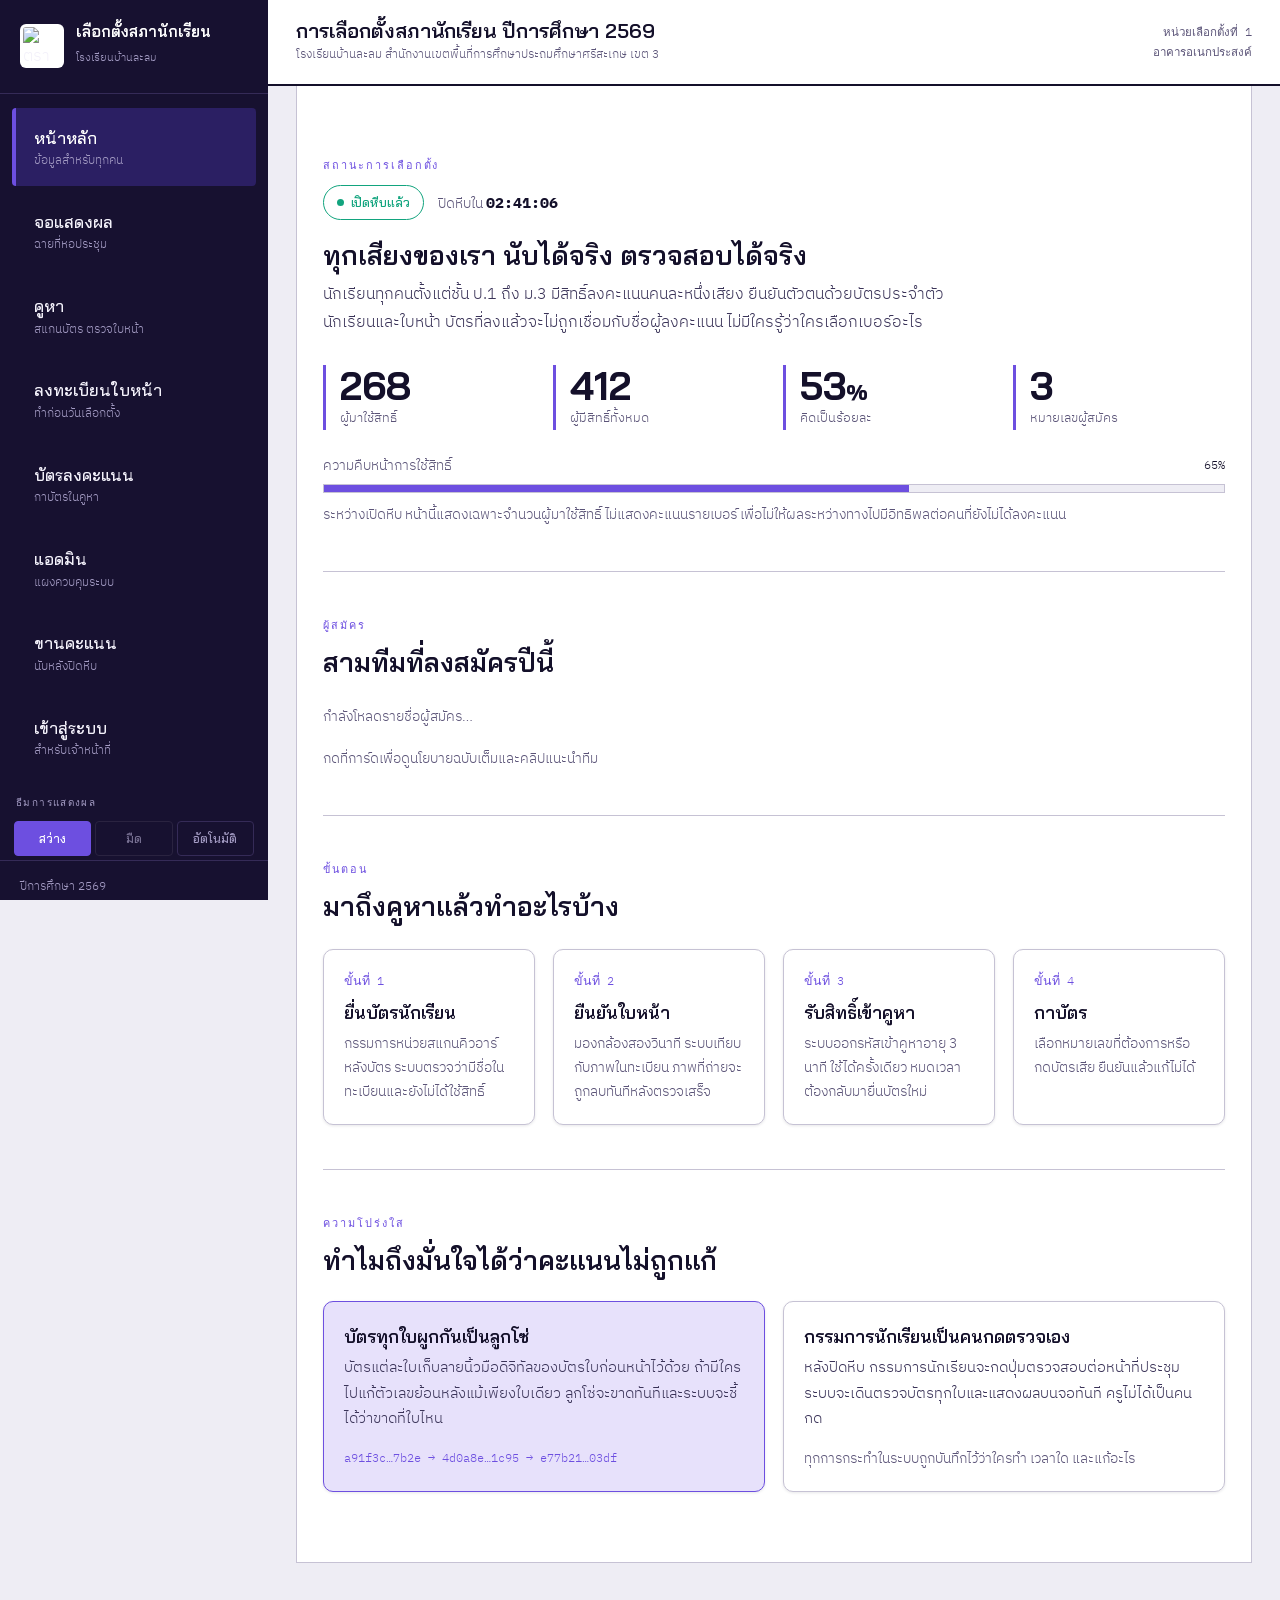
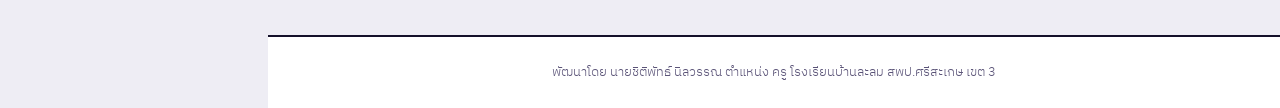
==== index.html @ 5391644b "Update candidate loading message and voting steps Added loading message for candidates and updated v" ====
<!DOCTYPE html>
<html lang="th">
<head>
<meta charset="UTF-8">
<meta name="viewport" content="width=device-width, initial-scale=1">
<title>เลือกตั้งสภานักเรียน — โรงเรียนบ้านละลม</title>
<link rel="stylesheet" href="election.css">
</head>
<body data-page="index.html" data-title="การเลือกตั้งสภานักเรียน ปีการศึกษา 2569" data-sub="โรงเรียนบ้านละลม สำนักงานเขตพื้นที่การศึกษาประถมศึกษาศรีสะเกษ เขต 3" data-doc="หน่วยเลือกตั้งที่ 1<br>อาคารอเนกประสงค์">

<div class="app">
  <aside class="side" id="side"></aside>
  <main class="main">
  <div id="top"></div>
<div class="wrap">
<div class="sheet">

  <section class="reveal">
    <span class="eyebrow">สถานะการเลือกตั้ง</span>
    <div style="display:flex;flex-wrap:wrap;align-items:center;gap:14px;margin-bottom:18px">
      <span class="pill open"><span class="dot"></span> เปิดหีบแล้ว</span>
      <span class="muted">ปิดหีบใน <b class="mono" id="cd" style="font-size:.95rem;color:var(--ink)">--:--:--</b></span>
    </div>

    <h2>ทุกเสียงของเรา นับได้จริง ตรวจสอบได้จริง</h2>
    <p class="lead">นักเรียนทุกคนตั้งแต่ชั้น ป.1 ถึง ม.3 มีสิทธิ์ลงคะแนนคนละหนึ่งเสียง ยืนยันตัวตนด้วยบัตรประจำตัวนักเรียนและใบหน้า บัตรที่ลงแล้วจะไม่ถูกเชื่อมกับชื่อผู้ลงคะแนน ไม่มีใครรู้ว่าใครเลือกเบอร์อะไร</p>

    <div class="grid g4" style="margin-top:28px" id="stats">
      <div class="stat reveal"><div class="num" id="s1">0</div><div class="lbl">ผู้มาใช้สิทธิ์</div></div>
      <div class="stat reveal"><div class="num" id="s2">0</div><div class="lbl">ผู้มีสิทธิ์ทั้งหมด</div></div>
      <div class="stat reveal"><div class="num" id="s3">0<span style="font-size:1.3rem">%</span></div><div class="lbl">คิดเป็นร้อยละ</div></div>
      <div class="stat reveal"><div class="num" id="s4">0</div><div class="lbl">หมายเลขผู้สมัคร</div></div>
    </div>

    <div style="margin-top:24px">
      <div style="display:flex;justify-content:space-between;font-size:.8rem;margin-bottom:6px">
        <span class="muted">ความคืบหน้าการใช้สิทธิ์</span>
        <span class="mono" id="pct">0%</span>
      </div>
      <div class="bar"><i id="bar" style="width:0"></i></div>
      <p class="muted" style="margin-top:10px">ระหว่างเปิดหีบ หน้านี้แสดงเฉพาะจำนวนผู้มาใช้สิทธิ์ ไม่แสดงคะแนนรายเบอร์ เพื่อไม่ให้ผลระหว่างทางไปมีอิทธิพลต่อคนที่ยังไม่ได้ลงคะแนน</p>
    </div>
  </section>

  <section>
    <span class="eyebrow reveal">ผู้สมัคร</span>
    <h2 class="reveal">สามทีมที่ลงสมัครปีนี้</h2>
    <div class="grid g3" style="margin-top:24px" id="cands">
      <p class="muted" id="candsLoading">กำลังโหลดรายชื่อผู้สมัคร…</p>
    </div>
    <p class="muted reveal" style="margin-top:18px">กดที่การ์ดเพื่อดูนโยบายฉบับเต็มและคลิปแนะนำทีม</p>
  </section>

  <section>
    <span class="eyebrow reveal">ขั้นตอน</span>
    <h2 class="reveal">มาถึงคูหาแล้วทำอะไรบ้าง</h2>
    <div class="grid g4" style="margin-top:24px" id="steps">
      <div class="card reveal"><div class="mono" style="color:var(--violet)">ขั้นที่ 1</div><h3 style="margin-top:6px">ยื่นบัตรนักเรียน</h3><p class="muted">กรรมการหน่วยสแกนคิวอาร์หลังบัตร ระบบตรวจว่ามีชื่อในทะเบียนและยังไม่ได้ใช้สิทธิ์</p></div>
      <div class="card reveal"><div class="mono" style="color:var(--violet)">ขั้นที่ 2</div><h3 style="margin-top:6px">ยืนยันใบหน้า</h3><p class="muted">มองกล้องสองวินาที ระบบเทียบกับภาพในทะเบียน ภาพที่ถ่ายจะถูกลบทันทีหลังตรวจเสร็จ</p></div>
      <div class="card reveal"><div class="mono" style="color:var(--violet)">ขั้นที่ 3</div><h3 style="margin-top:6px">รับสิทธิ์เข้าคูหา</h3><p class="muted">ระบบออกรหัสเข้าคูหาอายุ 3 นาที ใช้ได้ครั้งเดียว หมดเวลาต้องกลับมายื่นบัตรใหม่</p></div>
      <div class="card reveal"><div class="mono" style="color:var(--violet)">ขั้นที่ 4</div><h3 style="margin-top:6px">กาบัตร</h3><p class="muted">เลือกหมายเลขที่ต้องการหรือกดบัตรเสีย ยืนยันแล้วแก้ไม่ได้</p></div>
    </div>
  </section>

  <section>
    <span class="eyebrow reveal">ความโปร่งใส</span>
    <h2 class="reveal">ทำไมถึงมั่นใจได้ว่าคะแนนไม่ถูกแก้</h2>
    <div class="grid g2" style="margin-top:22px">
      <div class="card tint reveal">
        <h3>บัตรทุกใบผูกกันเป็นลูกโซ่</h3>
        <p class="lead" style="font-size:.92rem">บัตรแต่ละใบเก็บลายนิ้วมือดิจิทัลของบัตรใบก่อนหน้าไว้ด้วย ถ้ามีใครไปแก้ตัวเลขย้อนหลังแม้เพียงใบเดียว ลูกโซ่จะขาดทันทีและระบบจะชี้ได้ว่าขาดที่ใบไหน</p>
        <p class="mono" style="margin-top:14px;color:var(--violet)">a91f3c…7b2e → 4d0a8e…1c95 → e77b21…03df</p>
      </div>
      <div class="card reveal">
        <h3>กรรมการนักเรียนเป็นคนกดตรวจเอง</h3>
        <p class="lead" style="font-size:.92rem">หลังปิดหีบ กรรมการนักเรียนจะกดปุ่มตรวจสอบต่อหน้าที่ประชุม ระบบจะเดินตรวจบัตรทุกใบและแสดงผลบนจอทันที ครูไม่ได้เป็นคนกด</p>
        <p class="muted" style="margin-top:14px">ทุกการกระทำในระบบถูกบันทึกไว้ว่าใครทำ เวลาใด และแก้อะไร</p>
      </div>
    </div>
  </section>

</div>
</div>

<div class="foot">
  พัฒนาโดย นายชิติพัทธ์ นิลวรรณ ตำแหน่ง ครู โรงเรียนบ้านละลม สพป.ศรีสะเกษ เขต 3
</div>

  </main>
</div>

<script src="https://cdn.jsdelivr.net/npm/sweetalert2@11/dist/sweetalert2.all.min.js"></script>
<script src="config.js"></script>
<script src="election.js"></script>
<script>
stagger('#stats .reveal', 110);
stagger('#cands .reveal', 130);
stagger('#steps .reveal', 100);

var VOTED = 268, TOTAL = 412;

var fired = false;
function fillStats() {
  if (fired) { return; }
  fired = true;
  countUp(document.getElementById('s1'), VOTED);
  countUp(document.getElementById('s2'), TOTAL);
  countUp(document.getElementById('s4'), 3);

  var pct = Math.round(VOTED / TOTAL * 100);
  var el = document.getElementById('s3');
  var n = 0;
  var t = setInterval(function () {
    n += 1;
    if (n >= pct) { n = pct; clearInterval(t); }
    el.innerHTML = n + '<span style="font-size:1.3rem">%</span>';
  }, 18);

  document.getElementById('bar').style.width = pct + '%';
  document.getElementById('pct').textContent = pct + '%';
}

setTimeout(fillStats, 450);

/* นับถอยหลังปิดหีบ — ของจริงต้องอ่านเวลาจากฝั่งเซิร์ฟเวอร์เท่านั้น */
var end = new Date().getTime() + (2 * 3600 + 41 * 60 + 8) * 1000;
setInterval(function () {
  var d = Math.max(0, end - new Date().getTime());
  var s = Math.floor(d / 1000);
  document.getElementById('cd').textContent =
    pad(Math.floor(s / 3600)) + ':' + pad(Math.floor(s % 3600 / 60)) + ':' + pad(s % 60);
}, 1000);

/* ---- โหลดผู้สมัครจริงพร้อมรูปโปสเตอร์ ---- */
function esc(s) {
  return String(s == null ? '' : s).replace(/&/g, '&amp;').replace(/</g, '&lt;').replace(/>/g, '&gt;').replace(/"/g, '&quot;');
}

var CAND = [];
function loadCands() {
  API.call('listCandidates', {}, function (data) {
    CAND = (data && data.candidates) ? data.candidates : [];
    var box = document.getElementById('cands');
    if (!CAND.length) { box.innerHTML = '<p class="muted">ยังไม่มีผู้สมัคร</p>'; return; }

    var html = '';
    for (var i = 0; i < CAND.length; i++) {
      var c = CAND[i];
      var poster = c.photoUrl
        ? '<div class="cand-poster"><img src="' + esc(c.photoUrl) + '" alt="โปสเตอร์เบอร์ ' + esc(c.no) + '" loading="lazy"><span class="cand-badge">' + esc(c.no) + '</span></div>'
        : '<div class="cand-poster empty"><span class="cand-badge">' + esc(c.no) + '</span><span class="no-img">หมายเลข ' + esc(c.no) + '</span></div>';
      html += '<div class="card cand-card reveal" data-i="' + i + '" style="cursor:pointer">' + poster +
        '<div class="cand-body"><h3>' + esc(c.party) + '</h3>' +
        '<div class="muted">หัวหน้าทีม ' + esc(c.leader) + ' ' + esc(c.leaderRoom) + '</div></div></div>';
    }
    box.innerHTML = html;

    countUp(document.getElementById('s4'), CAND.length);
    stagger('#cands .reveal', 120);
    initReveal();

    var cards = box.querySelectorAll('.cand-card');
    for (var k = 0; k < cards.length; k++) {
      cards[k].onclick = function () { showCand(CAND[parseInt(this.getAttribute('data-i'), 10)]); };
    }
  }, function () {
    document.getElementById('cands').innerHTML = '<p class="muted">โหลดรายชื่อผู้สมัครไม่ได้ ลองรีเฟรชหน้าอีกครั้ง</p>';
  });
}

function showCand(c) {
  var img = c.photoUrl ? '<img src="' + esc(c.photoUrl) + '" style="width:100%;max-width:280px;border-radius:10px;margin:0 auto 14px;display:block">' : '';
  var clip = c.clipUrl ? '<br><a href="' + esc(c.clipUrl) + '" target="_blank" rel="noopener">ดูคลิปแนะนำทีม</a>' : '';
  Swal.fire({
    title: 'หมายเลข ' + esc(c.no) + ' — ' + esc(c.party),
    html: img + '<p style="text-align:left"><b>หัวหน้าทีม:</b> ' + esc(c.leader) + ' ' + esc(c.leaderRoom) +
          '<br><b>สมาชิก:</b> ' + esc(c.members) + '<br><br>' + esc(c.policy) + '</p>' + clip,
    confirmButtonText: 'ปิด'
  });
}

loadCands();
</script>
</body>
</html>
---- election.css ----
@import url('https://fonts.googleapis.com/css2?family=Bai+Jamjuree:wght@400;500;600;700&family=IBM+Plex+Mono:wght@400;500&family=IBM+Plex+Sans+Thai:wght@300;400;500;600&display=swap');

/* ===== ระบบธีม เปลี่ยนที่ data-theme บน <html> =====
   ค่าคงที่ข้ามธีม */
:root {
  --violet: #6D4FE0;
  --violet-ink: #FFFFFF;
  --stamp: #E23A5C;
  --verify: #12A47E;
  --amber: #C88A1E;
  --side-w: 268px;
}

/* ---- ธีมสว่าง คู่สีคอนทราสต์สูง อ่านง่าย ---- */
:root, [data-theme="light"] {
  --ink: #14102A;          /* ตัวอักษรหลัก เข้มเกือบดำอมม่วง */
  --ink-soft: #3A3358;     /* ตัวอักษรรอง ยังเข้มพออ่านสบาย */
  --ink-faint: #5B5478;    /* คำอธิบายจางสุด ยังผ่านเกณฑ์คอนทราสต์ */
  --paper: #EEEDF4;        /* พื้นหลังเทาอมม่วงอ่อน ตัดกับการ์ดขาว */
  --card: #FFFFFF;
  --rule: #C6C2D4;         /* เส้นขอบเข้มขึ้น เห็นชัด */
  --violet-soft: #E7E1FB;
  --sidebar: #171130;
  --sidebar-ink: #F3F1FA;
  --sidebar-faint: #A49CC4;
  --sidebar-rule: #352B57;
  --sidebar-hover: #2C2350;
  --screen-bg: #171130;
  --screen-ink: #F3F1FA;
  --shadow: 0 1px 3px rgba(20,16,42,.10);
}

/* ---- ธีมมืด ---- */
[data-theme="dark"] {
  --ink: #ECE9F5;
  --ink-soft: #B8B2CE;
  --ink-faint: #8A83A6;
  --paper: #14101F;
  --card: #1E1830;
  --rule: #362E4C;
  --violet: #8B6FF0;
  --violet-soft: #2A2247;
  --stamp: #FF6B85;
  --verify: #3FD9A8;
  --amber: #E6B44A;
  --sidebar: #0F0C1A;
  --sidebar-ink: #ECE9F5;
  --sidebar-faint: #7A7395;
  --sidebar-rule: #2A2340;
  --sidebar-hover: #241D38;
  --screen-bg: #0F0C1A;
  --screen-ink: #ECE9F5;
  --shadow: 0 1px 3px rgba(0,0,0,.3);
}

@media (prefers-color-scheme: dark) {
  [data-theme="auto"] {
    --ink: #ECE9F5; --ink-soft: #B8B2CE; --ink-faint: #8A83A6;
    --paper: #14101F; --card: #1E1830; --rule: #362E4C;
    --violet: #8B6FF0; --violet-soft: #2A2247; --stamp: #FF6B85;
    --verify: #3FD9A8; --amber: #E6B44A;
    --sidebar: #0F0C1A; --sidebar-ink: #ECE9F5; --sidebar-faint: #7A7395;
    --sidebar-rule: #2A2340; --sidebar-hover: #241D38;
    --screen-bg: #0F0C1A; --screen-ink: #ECE9F5;
    --shadow: 0 1px 3px rgba(0,0,0,.3);
  }
}

html { transition: none; }
body, .side, .card, .masthead, .sheet, input, select, .btn {
  transition: background-color .3s ease, color .3s ease, border-color .3s ease;
}

* { box-sizing: border-box; margin: 0; padding: 0; }

body {
  font-family: 'IBM Plex Sans Thai', sans-serif;
  font-weight: 300;
  color: var(--ink);
  background: var(--paper);
  line-height: 1.75;
  -webkit-font-smoothing: antialiased;
}

/* จอฉายที่หอประชุม พื้นเข้มเสมอ ไม่ว่าธีมไหน ให้ตัวเลขสีขาวอ่านชัดจากไกล */
body.screen {
  background: var(--screen-bg);
  color: var(--screen-ink);
}

a { color: var(--violet); }

/* ---------- โครงหน้า: เมนูซ้าย + เนื้อหาขวา ---------- */

.app { display: grid; grid-template-columns: var(--side-w) 1fr; min-height: 100vh; }

.side {
  background: var(--sidebar);
  color: var(--sidebar-ink);
  position: sticky;
  top: 0;
  height: 100vh;
  overflow-y: auto;
  display: flex;
  flex-direction: column;
}

.side-brand { padding: 22px 20px; border-bottom: 1px solid var(--sidebar-rule); display: flex; gap: 12px; align-items: center; }
.side-brand img { width: 44px; height: 44px; object-fit: contain; flex: none; background: #fff; border-radius: 6px; padding: 3px; }
.side-brand strong { font-family: 'Bai Jamjuree', sans-serif; font-size: .95rem; font-weight: 600; color: #fff; display: block; line-height: 1.35; }
.side-brand span { font-size: .7rem; color: var(--sidebar-faint); }

.side-nav { padding: 14px 12px; display: flex; flex-direction: column; gap: 6px; flex: 1; }

.side-nav a {
  font-family: 'Bai Jamjuree', sans-serif;
  font-size: 1.02rem;
  font-weight: 500;
  color: var(--sidebar-ink);
  text-decoration: none;
  padding: 16px 18px;
  border-radius: 4px;
  border-left: 4px solid transparent;
  display: block;
  transition: background .16s, color .16s, border-color .16s;
}

.side-nav a small { display: block; font-family: 'IBM Plex Sans Thai', sans-serif; font-weight: 300; font-size: .74rem; color: var(--sidebar-faint); line-height: 1.5; }
.side-nav a:hover { background: var(--sidebar-hover); color: #fff; }
.side-nav a.on { background: rgba(91, 63, 214, .3); color: #fff; border-left-color: var(--violet); }
.side-nav a:focus-visible { outline: 3px solid var(--violet); outline-offset: -3px; }

.theme-pick { display: flex; gap: 4px; padding: 10px 14px 4px; }
.theme-pick button {
  flex: 1; font-family: 'Bai Jamjuree', sans-serif; font-size: .74rem; font-weight: 500;
  padding: 9px 4px; border: 1px solid var(--sidebar-rule); background: transparent;
  color: var(--sidebar-faint); border-radius: 4px; cursor: pointer; transition: all .15s;
}
.theme-pick button:hover { color: #fff; border-color: var(--violet); }
.theme-pick button.on { background: var(--violet); border-color: var(--violet); color: #fff; }
.theme-lbl { padding: 4px 16px 0; font-family: 'IBM Plex Mono', monospace; font-size: .62rem; letter-spacing: .14em; text-transform: uppercase; color: var(--sidebar-faint); }

.side-foot { padding: 16px 20px; border-top: 1px solid var(--sidebar-rule); font-size: .72rem; color: var(--sidebar-faint); }

.main { min-width: 0; display: flex; flex-direction: column; }

.masthead { background: var(--card); border-bottom: 2px solid var(--ink); }
.masthead-in { padding: 18px 28px; display: flex; align-items: center; gap: 16px; flex-wrap: wrap; }
.masthead h1 { font-family: 'Bai Jamjuree', sans-serif; font-size: 1.25rem; font-weight: 600; line-height: 1.3; }
.masthead .sub { font-size: .78rem; color: var(--ink-faint); }
.doc-no { margin-left: auto; font-family: 'IBM Plex Mono', monospace; font-size: .72rem; color: var(--ink-faint); text-align: right; }

.wrap { flex: 1; padding: 0 28px 72px; max-width: 1180px; width: 100%; }
.sheet { background: var(--card); border: 1px solid var(--rule); border-top: none; padding: 26px; }

section { padding: 44px 0; border-bottom: 1px solid var(--rule); }
section:last-child { border-bottom: none; }

.eyebrow { font-family: 'IBM Plex Mono', monospace; font-size: .68rem; letter-spacing: .18em; text-transform: uppercase; color: var(--violet); display: block; margin-bottom: 10px; }
h2 { font-family: 'Bai Jamjuree', sans-serif; font-size: 1.65rem; font-weight: 600; line-height: 1.35; margin-bottom: 8px; }
h3 { font-family: 'Bai Jamjuree', sans-serif; font-size: 1.08rem; font-weight: 600; margin-bottom: 4px; }
.lead { color: var(--ink-soft); max-width: 64ch; }
.muted { color: var(--ink-faint); font-size: .86rem; }
.mono { font-family: 'IBM Plex Mono', monospace; font-size: .78rem; }

.grid { display: grid; gap: 18px; }
.g2 { grid-template-columns: repeat(2, minmax(0, 1fr)); }
.g3 { grid-template-columns: repeat(3, minmax(0, 1fr)); }
.g4 { grid-template-columns: repeat(4, minmax(0, 1fr)); }

.card { background: var(--card); border: 1px solid var(--rule); padding: 20px; box-shadow: var(--shadow); border-radius: 10px; transition: transform .2s cubic-bezier(.16,1,.3,1), box-shadow .2s, border-color .2s; }
.card.tint { background: var(--violet-soft); border-color: var(--violet); }

/* ---------- การ์ดผู้สมัครแบบโปสเตอร์ ---------- */

.cand-form { display: grid; grid-template-columns: 220px 1fr; gap: 24px; align-items: start; }
.poster-col > label { margin-bottom: 8px; }
.poster-drop { aspect-ratio: 1/1; width: 100%; border: 2px dashed var(--rule); border-radius: 10px; overflow: hidden; background: var(--paper); display: flex; align-items: center; justify-content: center; position: relative; transition: border-color .2s; }
.poster-drop:hover { border-color: var(--violet); }
.poster-drop img { width: 100%; height: 100%; object-fit: cover; }
.poster-ph { display: flex; flex-direction: column; align-items: center; justify-content: center; gap: 6px; color: var(--ink-faint); text-align: center; padding: 16px; }
.poster-ph .pi { width: 36px; height: 36px; border-radius: 8px; border: 2px solid var(--rule); position: relative; }
.poster-ph .pi::after { content: ''; position: absolute; left: 7px; bottom: 7px; width: 10px; height: 10px; border-radius: 50%; background: var(--rule); }
.poster-ph span { font-family: 'Bai Jamjuree', sans-serif; font-weight: 500; font-size: .86rem; }
.poster-ph small { font-size: .72rem; }

.cand-card { padding: 0; overflow: hidden; display: flex; flex-direction: column; }
.cand-card:hover { transform: translateY(-3px); box-shadow: 0 8px 24px rgba(20,16,42,.12); border-color: var(--violet); }
.cand-poster { aspect-ratio: 4/5; width: 100%; background: var(--paper); position: relative; overflow: hidden; }
.cand-poster img { width: 100%; height: 100%; object-fit: cover; display: block; transition: transform .4s cubic-bezier(.16,1,.3,1); }
.cand-card:hover .cand-poster img { transform: scale(1.04); }
.cand-poster.empty { display: flex; align-items: center; justify-content: center; }
.cand-poster .no-img { color: var(--ink-faint); font-family: 'Bai Jamjuree', sans-serif; font-size: .82rem; }
.cand-badge { position: absolute; top: 12px; left: 12px; width: 44px; height: 44px; border-radius: 10px; background: var(--violet); color: #fff; font-family: 'Bai Jamjuree', sans-serif; font-size: 1.5rem; font-weight: 700; display: flex; align-items: center; justify-content: center; box-shadow: 0 2px 8px rgba(109,79,224,.4); z-index: 2; }
.cand-body { padding: 16px 18px 18px; flex: 1; }
.cand-body h3 { margin-bottom: 2px; }

.pill { display: inline-flex; align-items: center; gap: 7px; font-family: 'Bai Jamjuree', sans-serif; font-size: .82rem; font-weight: 500; padding: 5px 13px; border: 1px solid currentColor; border-radius: 100px; }
.pill.open { color: var(--verify); }
.pill.shut { color: var(--stamp); }
.pill.wait { color: var(--amber); }
.dot { width: 7px; height: 7px; border-radius: 50%; background: currentColor; }
.pill.open .dot { animation: pulse 1.6s ease-in-out infinite; }
@keyframes pulse { 0%, 100% { opacity: 1; } 50% { opacity: .25; } }

/* ---------- ปุ่ม (ขยายใหญ่ขึ้น) ---------- */

.btn {
  font-family: 'Bai Jamjuree', sans-serif;
  font-size: 1.02rem;
  font-weight: 500;
  padding: 15px 30px;
  min-height: 54px;
  border: 1px solid var(--violet);
  background: var(--violet);
  color: var(--violet-ink);
  border-radius: 4px;
  cursor: pointer;
  transition: transform .15s, background .15s, opacity .15s;
  text-decoration: none;
  display: inline-flex;
  align-items: center;
  justify-content: center;
  gap: 9px;
}

.btn:hover { transform: translateY(-2px); box-shadow: 0 6px 16px rgba(20,16,42,.14); }
.btn:active { transform: translateY(0); box-shadow: none; }
.btn.primary { background: var(--violet); border-color: var(--violet); color: var(--violet-ink); }
.btn.primary:hover { box-shadow: 0 6px 18px rgba(109,79,224,.4); }
.btn.ghost { background: transparent; color: var(--ink); border-color: var(--rule); }
.btn.ghost:hover { border-color: var(--violet); color: var(--violet); box-shadow: none; }
.btn.danger { background: var(--stamp); border-color: var(--stamp); }
.btn.danger:hover { box-shadow: 0 6px 18px rgba(226,58,92,.38); }
.btn.wide { width: 100%; }
.btn.xl { font-size: 1.18rem; padding: 20px 36px; min-height: 66px; }
.btn.sm { font-size: .9rem; padding: 11px 20px; min-height: 44px; }
.btn:disabled { opacity: .35; cursor: not-allowed; transform: none; }
.btn:focus-visible { outline: 3px solid var(--violet); outline-offset: 3px; }
.btn.busy { opacity: .6; cursor: progress; }

.stat { border-left: 3px solid var(--violet); padding-left: 14px; }
.stat .num { font-family: 'Bai Jamjuree', sans-serif; font-size: 2.4rem; font-weight: 700; line-height: 1.1; font-variant-numeric: tabular-nums; }
.stat .lbl { font-size: .8rem; color: var(--ink-faint); }

.bar { height: 9px; background: var(--paper); border: 1px solid var(--rule); overflow: hidden; }
.bar > i { display: block; height: 100%; background: var(--violet); transition: width 1.1s cubic-bezier(.16, 1, .3, 1); }

/* ---------- บัตรลงคะแนน ---------- */

.ballot { border: 2px solid var(--ink); background: var(--card); }
.ballot-head { background: repeating-linear-gradient(45deg, var(--ink) 0 8px, #3A2F5C 8px 16px); color: #fff; font-family: 'Bai Jamjuree', sans-serif; font-size: .85rem; font-weight: 600; letter-spacing: .05em; padding: 11px 18px; }
.row { display: grid; grid-template-columns: 82px 1fr 100px; align-items: center; gap: 18px; padding: 20px 18px; border-bottom: 1px solid var(--rule); cursor: pointer; transition: background .18s; }
.row:last-child { border-bottom: none; }
.row:hover { background: var(--violet-soft); }
.row:focus-visible { outline: 3px solid var(--violet); outline-offset: -3px; }
.no { font-family: 'Bai Jamjuree', sans-serif; font-size: 2.3rem; font-weight: 700; text-align: center; border: 2px solid var(--ink); padding: 4px 0; line-height: 1.2; }
.mark { height: 76px; border: 2px solid var(--ink); position: relative; }
.mark svg { position: absolute; inset: 0; width: 100%; height: 100%; opacity: 0; transform: scale(.4) rotate(-14deg); transition: opacity .22s, transform .32s cubic-bezier(.34, 1.7, .5, 1); }
.row.picked { background: var(--violet-soft); }
.row.picked .mark svg { opacity: 1; transform: scale(1) rotate(-4deg); }

table { width: 100%; border-collapse: collapse; font-size: .88rem; }
th { font-family: 'Bai Jamjuree', sans-serif; font-weight: 600; font-size: .8rem; text-align: left; padding: 11px 12px; border-bottom: 2px solid var(--ink); white-space: nowrap; }
td { padding: 11px 12px; border-bottom: 1px solid var(--rule); }
tr:hover td { background: var(--paper); }

label { display: block; font-family: 'Bai Jamjuree', sans-serif; font-size: .88rem; font-weight: 500; margin-bottom: 6px; }
input, select { width: 100%; font-family: 'IBM Plex Sans Thai', sans-serif; font-size: 1rem; padding: 14px 15px; border: 1px solid var(--rule); border-radius: 4px; background: var(--card); color: var(--ink); }
input:focus, select:focus { outline: none; border-color: var(--violet); box-shadow: 0 0 0 3px var(--violet-soft); }
input[type=file] { padding: 11px; cursor: pointer; }
.field { margin-bottom: 18px; }

/* ---------- แถบสถานะการเชื่อมต่อ ---------- */

.netbar { display: none; background: var(--stamp); color: #fff; font-family: 'Bai Jamjuree', sans-serif; font-size: .9rem; font-weight: 500; text-align: center; padding: 11px; }
.netbar.show { display: block; }

/* ---------- เอฟเฟกต์เลื่อนขึ้น ---------- */

.reveal { opacity: 0; transform: translateY(30px); transition: opacity .8s cubic-bezier(.16, 1, .3, 1), transform .8s cubic-bezier(.16, 1, .3, 1); transition-delay: var(--d, 0s); }
.reveal.in { opacity: 1; transform: none; }

@media (prefers-reduced-motion: reduce) {
  .reveal { opacity: 1; transform: none; transition: none; }
  * { animation: none !important; }
}

.foot { border-top: 2px solid var(--ink); background: var(--card); padding: 24px 28px; text-align: center; font-size: .82rem; color: var(--ink-faint); }

/* ---------- SweetAlert ---------- */

.swal2-popup { border-radius: 4px !important; background: var(--card) !important; border: 1px solid var(--rule); border-top: 4px solid var(--violet); font-family: 'IBM Plex Sans Thai', sans-serif !important; font-weight: 300; }
.swal2-input, .swal2-textarea { background: var(--paper) !important; color: var(--ink) !important; border-color: var(--rule) !important; }
.swal2-title { font-family: 'Bai Jamjuree', sans-serif !important; font-weight: 600 !important; color: var(--ink) !important; font-size: 1.32rem !important; }
.swal2-html-container b { color: var(--ink) !important; }
.swal2-html-container { color: var(--ink-soft) !important; font-size: .96rem !important; }
.swal2-styled { border-radius: 4px !important; font-family: 'Bai Jamjuree', sans-serif !important; font-weight: 500 !important; font-size: 1rem !important; padding: 13px 26px !important; box-shadow: none !important; }
.swal2-confirm { background: var(--violet) !important; }
.swal2-deny, .swal2-cancel { background: transparent !important; color: var(--ink) !important; border: 1px solid var(--rule) !important; }

@media (max-width: 1000px) {
  .app { grid-template-columns: 1fr; }
  .side { position: static; height: auto; }
  .side-nav { flex-direction: row; overflow-x: auto; padding: 10px; }
  .side-nav a { white-space: nowrap; border-left: none; border-bottom: 4px solid transparent; padding: 13px 16px; }
  .side-nav a.on { border-left-color: transparent; border-bottom-color: var(--violet); }
  .side-nav a small { display: none; }
  .side-foot { display: none; }
  .g2, .g3, .g4 { grid-template-columns: 1fr; }
  .wrap { padding: 0 14px 48px; }
  .masthead-in { padding: 14px; }
  h2 { font-size: 1.32rem; }
  .doc-no { margin-left: 0; text-align: left; width: 100%; }
  .cand-form { grid-template-columns: 1fr; }
  .poster-col { max-width: 260px; }
}
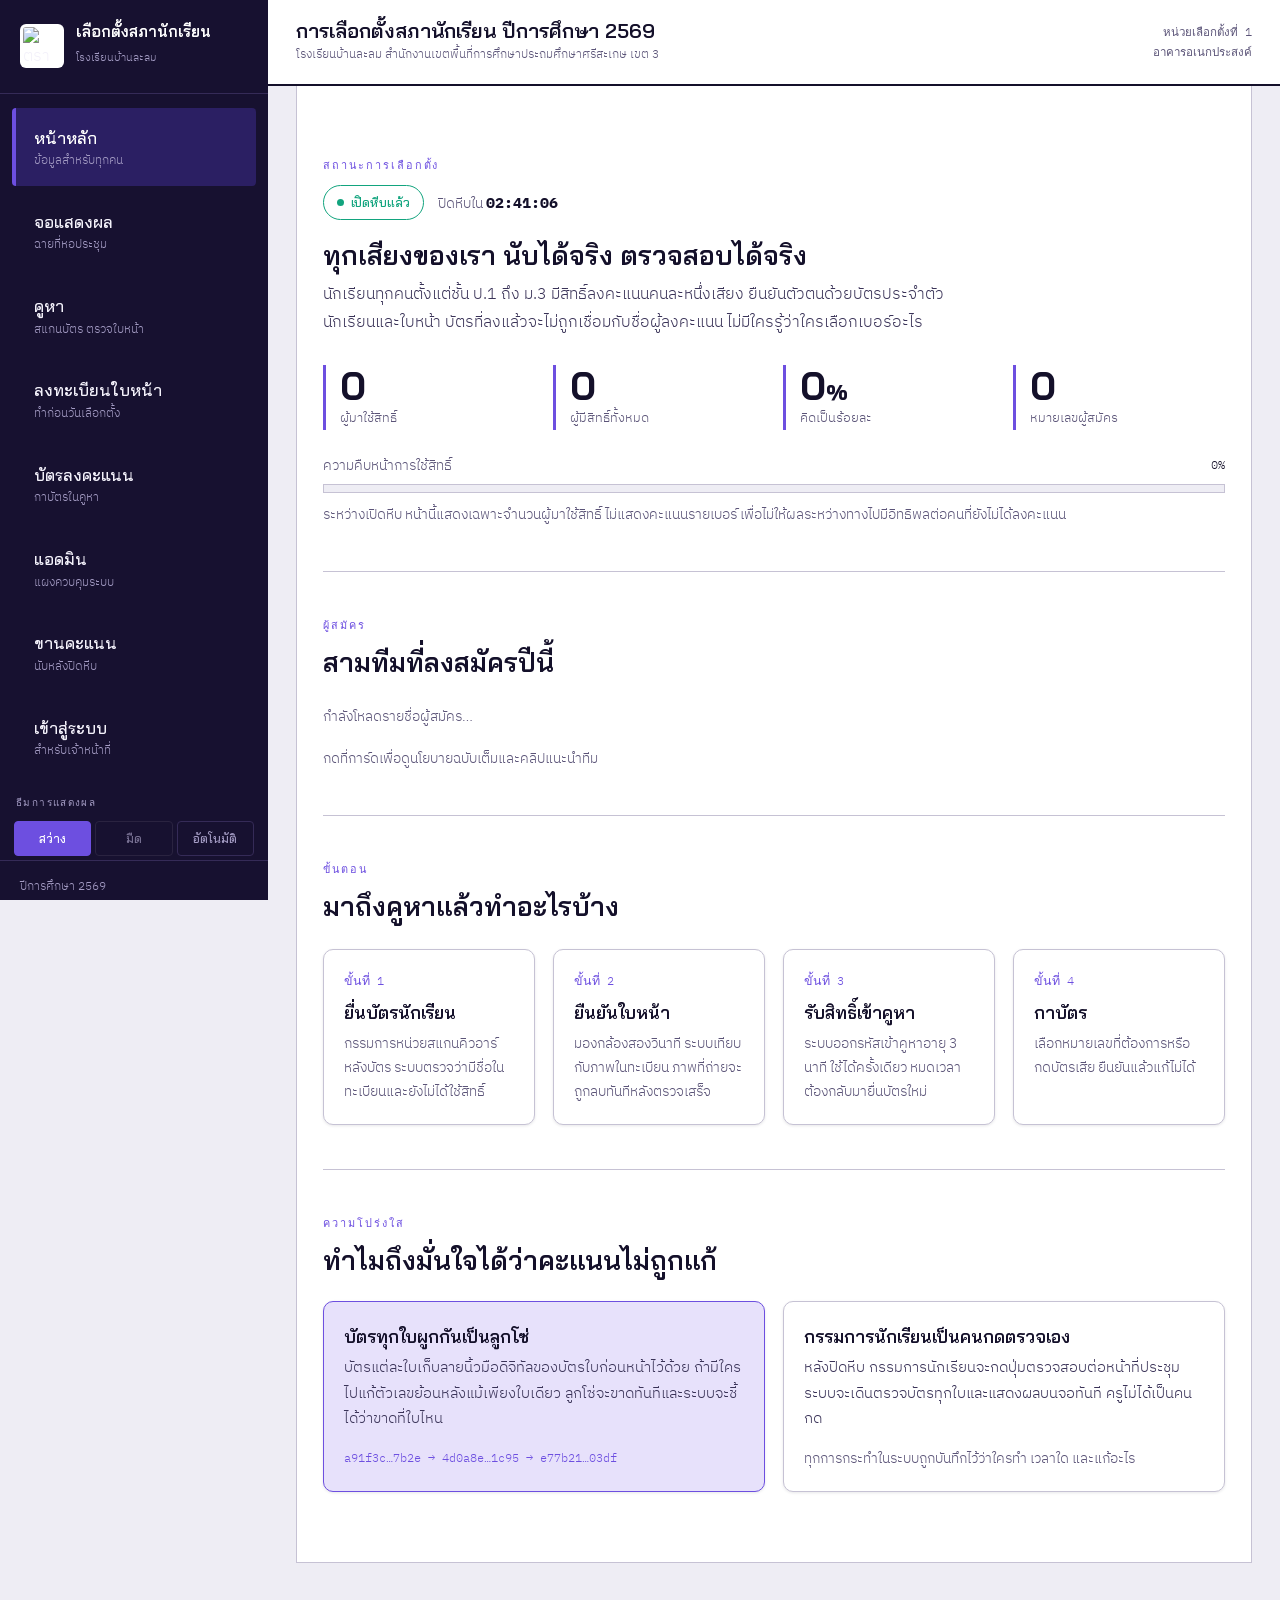
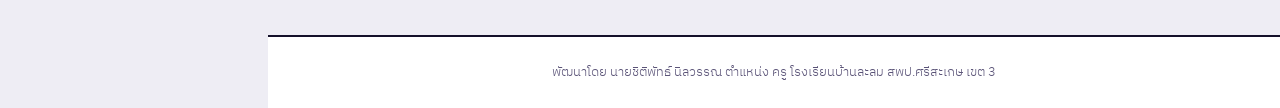
==== commit 79bdf721: "Refactor fillStats for live data and initial setup Updated voting statistics to fetch live data from" ====
--- a/index.html
+++ b/index.html
@@ -97,30 +97,40 @@
 stagger('#cands .reveal', 130);
 stagger('#steps .reveal', 100);
 
-var VOTED = 268, TOTAL = 412;
+var VOTED = 0, TOTAL = 0;
+var firstFill = true;
 
-var fired = false;
+/* ดึงจำนวนผู้มาใช้สิทธิ์จริงจาก backend อัปเดตทุก 8 วินาที */
 function fillStats() {
-  if (fired) { return; }
-  fired = true;
-  countUp(document.getElementById('s1'), VOTED);
-  countUp(document.getElementById('s2'), TOTAL);
-  countUp(document.getElementById('s4'), 3);
+  API.call('live', {}, function (data) {
+    VOTED = data.voted || 0;
+    TOTAL = data.total || 0;
+    var pct = TOTAL > 0 ? Math.round(VOTED / TOTAL * 100) : 0;
 
-  var pct = Math.round(VOTED / TOTAL * 100);
-  var el = document.getElementById('s3');
-  var n = 0;
-  var t = setInterval(function () {
-    n += 1;
-    if (n >= pct) { n = pct; clearInterval(t); }
-    el.innerHTML = n + '<span style="font-size:1.3rem">%</span>';
-  }, 18);
+    if (firstFill) {
+      firstFill = false;
+      countUp(document.getElementById('s1'), VOTED);
+      countUp(document.getElementById('s2'), TOTAL);
+      var el = document.getElementById('s3');
+      var n = 0;
+      var t = setInterval(function () {
+        n += 1;
+        if (n >= pct) { n = pct; clearInterval(t); }
+        el.innerHTML = n + '<span style="font-size:1.3rem">%</span>';
+      }, 18);
+    } else {
+      document.getElementById('s1').textContent = fmt(VOTED);
+      document.getElementById('s2').textContent = fmt(TOTAL);
+      document.getElementById('s3').innerHTML = pct + '<span style="font-size:1.3rem">%</span>';
+    }
 
-  document.getElementById('bar').style.width = pct + '%';
-  document.getElementById('pct').textContent = pct + '%';
+    document.getElementById('bar').style.width = pct + '%';
+    document.getElementById('pct').textContent = pct + '%';
+  }, function () {});
 }
 
-setTimeout(fillStats, 450);
+setTimeout(fillStats, 300);
+setInterval(fillStats, 8000);
 
 /* นับถอยหลังปิดหีบ — ของจริงต้องอ่านเวลาจากฝั่งเซิร์ฟเวอร์เท่านั้น */
 var end = new Date().getTime() + (2 * 3600 + 41 * 60 + 8) * 1000;
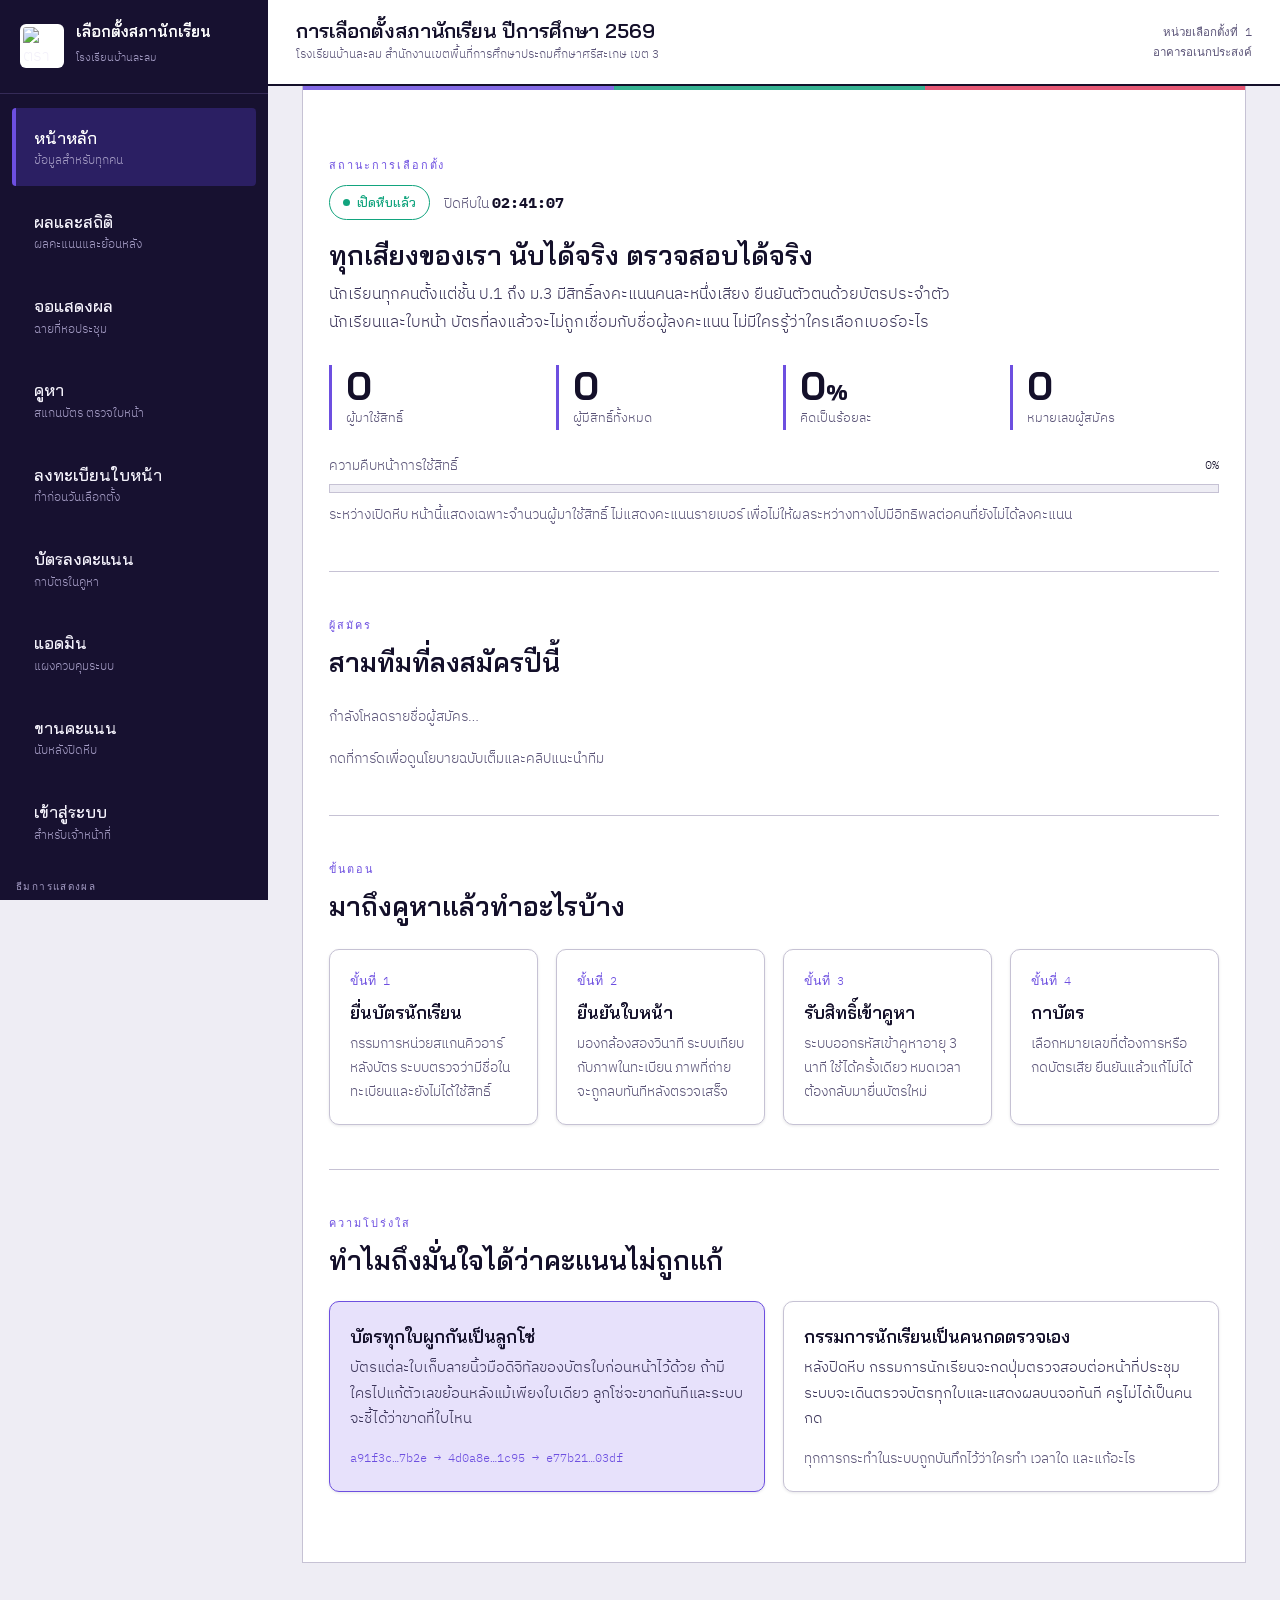
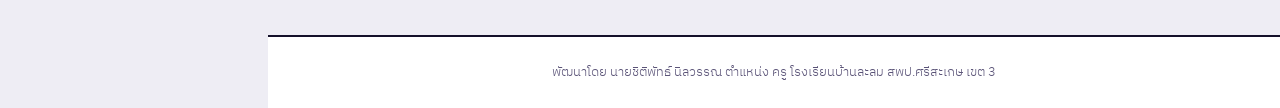
==== commit 21d42c56: "Refactor showCand function for better readability" ====
--- a/index.html
+++ b/index.html
@@ -178,13 +178,54 @@
   });
 }
 
+function parseArr(s) {
+  if (!s) { return []; }
+  try { var v = JSON.parse(s); return (v && v.length) ? v : []; } catch (e) { return []; }
+}
+
 function showCand(c) {
-  var img = c.photoUrl ? '<img src="' + esc(c.photoUrl) + '" style="width:100%;max-width:280px;border-radius:10px;margin:0 auto 14px;display:block">' : '';
-  var clip = c.clipUrl ? '<br><a href="' + esc(c.clipUrl) + '" target="_blank" rel="noopener">ดูคลิปแนะนำทีม</a>' : '';
+  var members = parseArr(c.membersJson);
+  var polimgs = parseArr(c.policyImages);
+
+  var poster = c.photoUrl
+    ? '<img src="' + esc(c.photoUrl) + '" style="width:100%;max-width:260px;border-radius:10px;margin:0 auto 16px;display:block">'
+    : '';
+
+  /* ทีมงาน: หัวหน้าทีมก่อน แล้วต่อด้วยสมาชิกพร้อมรูป */
+  var team = '';
+  var leadAva = c.leaderPhoto ? ' style="background-image:url(&quot;' + esc(c.leaderPhoto) + '&quot;)"' : '';
+  team += '<div class="team-member lead"><div class="tm-ava"' + leadAva + '></div>' +
+    '<div class="tm-name">' + esc(c.leader || '-') + '</div>' +
+    '<div class="tm-room">' + esc(c.leaderRoom || '') + '</div>' +
+    '<div class="tm-badge">หัวหน้าทีม</div></div>';
+  for (var i = 0; i < members.length; i++) {
+    var m = members[i];
+    var ava = m.photo ? ' style="background-image:url(&quot;' + esc(m.photo) + '&quot;)"' : '';
+    team += '<div class="team-member"><div class="tm-ava"' + ava + '></div>' +
+      '<div class="tm-name">' + esc(m.name || '') + '</div>' +
+      '<div class="tm-room">' + esc(m.room || '') + '</div></div>';
+  }
+  var teamBlock = '<div class="team-grid">' + team + '</div>';
+
+  var memoText = c.members ? '<p class="muted" style="text-align:center;margin:0 0 4px">' + esc(c.members) + '</p>' : '';
+  var policyText = c.policy ? '<p style="text-align:left;margin-top:14px"><b>นโยบาย</b><br>' + esc(c.policy) + '</p>' : '';
+
+  var gallery = '';
+  if (polimgs.length) {
+    gallery = '<div class="policy-gallery">';
+    for (var p = 0; p < polimgs.length; p++) {
+      gallery += '<img src="' + esc(polimgs[p]) + '" alt="รายละเอียดนโยบาย" loading="lazy">';
+    }
+    gallery += '</div>';
+  }
+  var clip = c.clipUrl
+    ? '<p style="text-align:center;margin-top:14px"><a href="' + esc(c.clipUrl) + '" target="_blank" rel="noopener">ดูคลิปแนะนำทีม</a></p>'
+    : '';
+
   Swal.fire({
     title: 'หมายเลข ' + esc(c.no) + ' — ' + esc(c.party),
-    html: img + '<p style="text-align:left"><b>หัวหน้าทีม:</b> ' + esc(c.leader) + ' ' + esc(c.leaderRoom) +
-          '<br><b>สมาชิก:</b> ' + esc(c.members) + '<br><br>' + esc(c.policy) + '</p>' + clip,
+    html: poster + teamBlock + memoText + policyText + gallery + clip,
+    width: 640,
     confirmButtonText: 'ปิด'
   });
 }
--- a/election.css
+++ b/election.css
@@ -53,6 +53,72 @@
   --shadow: 0 1px 3px rgba(0,0,0,.3);
 }
 
+/* ---- ธีมพาสเทล นุ่มนวล ---- */
+[data-theme="pastel"] {
+  --ink: #4A4063;
+  --ink-soft: #6E6488;
+  --ink-faint: #9188AC;
+  --paper: #F7F3FB;
+  --card: #FFFFFF;
+  --rule: #E6DEF0;
+  --violet: #9B7FD4;
+  --violet-soft: #F0E9FA;
+  --stamp: #E8899F;
+  --verify: #5BB89A;
+  --amber: #E0B15C;
+  --sidebar: #7E6BA8;
+  --sidebar-ink: #FBF9FE;
+  --sidebar-faint: #D3C9E6;
+  --sidebar-rule: #917FB8;
+  --sidebar-hover: #8B78B2;
+  --screen-bg: #4A4063;
+  --screen-ink: #FBF9FE;
+  --shadow: 0 1px 3px rgba(74,64,99,.10);
+}
+
+/* ---- ธีมน้ำเงินทางการ (ประชาธิปไตย/ราชการ) ---- */
+[data-theme="ocean"] {
+  --ink: #0F2740;
+  --ink-soft: #2E4A68;
+  --ink-faint: #5B738F;
+  --paper: #EDF3F9;
+  --card: #FFFFFF;
+  --rule: #C4D4E4;
+  --violet: #1C6DB5;
+  --violet-ink: #FFFFFF;
+  --violet-soft: #E0EDF9;
+  --stamp: #C0392B;
+  --verify: #157A5B;
+  --amber: #B9770C;
+  --sidebar: #0E2237;
+  --sidebar-ink: #EAF2FB;
+  --sidebar-faint: #8AA3BE;
+  --sidebar-rule: #27405A;
+  --sidebar-hover: #1A3550;
+  --screen-bg: #0E2237;
+  --screen-ink: #EAF2FB;
+  --shadow: 0 1px 3px rgba(15,39,64,.12);
+}
+
+/* ---- ธีมกำหนดเอง ใช้ฐานสว่าง แล้ว JS แทนสีหลัก (--violet) ตามที่ผู้ใช้เลือก ---- */
+[data-theme="custom"] {
+  --ink: #171225;
+  --ink-soft: #3C374A;
+  --ink-faint: #5E596D;
+  --paper: #F0EFF2;
+  --card: #FFFFFF;
+  --rule: #CDCAD4;
+  --violet-soft: #ECE7FB;
+  --sidebar: #1B1726;
+  --sidebar-ink: #F3F1F8;
+  --sidebar-faint: #A49EB4;
+  --sidebar-rule: #342E42;
+  --sidebar-hover: #2A2438;
+  --screen-bg: #1B1726;
+  --screen-ink: #F3F1F8;
+  --shadow: 0 1px 3px rgba(23,18,37,.10);
+}
+
 @media (prefers-color-scheme: dark) {
   [data-theme="auto"] {
     --ink: #ECE9F5; --ink-soft: #B8B2CE; --ink-faint: #8A83A6;
@@ -77,14 +143,18 @@
   font-family: 'IBM Plex Sans Thai', sans-serif;
   font-weight: 300;
   color: var(--ink);
-  background: var(--paper);
+  background-color: var(--paper);
+  /* ลายพื้นหลังแนวเอกสารราชการ จุดละเอียดจางๆ ไม่รบกวนการอ่าน */
+  background-image: radial-gradient(var(--rule) 0.6px, transparent 0.6px);
+  background-size: 22px 22px;
   line-height: 1.75;
   -webkit-font-smoothing: antialiased;
 }
 
 /* จอฉายที่หอประชุม พื้นเข้มเสมอ ไม่ว่าธีมไหน ให้ตัวเลขสีขาวอ่านชัดจากไกล */
 body.screen {
-  background: var(--screen-bg);
+  background-color: var(--screen-bg);
+  background-image: none;
   color: var(--screen-ink);
 }
 
@@ -130,14 +200,21 @@
 .side-nav a.on { background: rgba(91, 63, 214, .3); color: #fff; border-left-color: var(--violet); }
 .side-nav a:focus-visible { outline: 3px solid var(--violet); outline-offset: -3px; }
 
-.theme-pick { display: flex; gap: 4px; padding: 10px 14px 4px; }
+.theme-pick { display: grid; grid-template-columns: repeat(5, 1fr); gap: 5px; padding: 10px 14px 4px; }
 .theme-pick button {
-  flex: 1; font-family: 'Bai Jamjuree', sans-serif; font-size: .74rem; font-weight: 500;
-  padding: 9px 4px; border: 1px solid var(--sidebar-rule); background: transparent;
-  color: var(--sidebar-faint); border-radius: 4px; cursor: pointer; transition: all .15s;
-}
+  display: flex; flex-direction: column; align-items: center; gap: 5px;
+  font-family: 'Bai Jamjuree', sans-serif; font-size: .6rem; font-weight: 500;
+  padding: 7px 2px; border: 1px solid var(--sidebar-rule); background: transparent;
+  color: var(--sidebar-faint); border-radius: 6px; cursor: pointer; transition: all .15s;
+}
+.theme-pick button .sw { width: 26px; height: 26px; border-radius: 50%; border: 1px solid rgba(255,255,255,.2); position: relative; overflow: hidden; }
+.theme-pick button .sw em { position: absolute; right: 3px; bottom: 3px; width: 10px; height: 10px; border-radius: 50%; }
 .theme-pick button:hover { color: #fff; border-color: var(--violet); }
-.theme-pick button.on { background: var(--violet); border-color: var(--violet); color: #fff; }
+.theme-pick button.on { border-color: #fff; color: #fff; background: rgba(255,255,255,.08); }
+.theme-pick button.on .sw { box-shadow: 0 0 0 2px var(--violet); }
+.theme-custom { display: flex; align-items: center; gap: 10px; padding: 8px 16px 2px; }
+.theme-custom label { font-family: 'Bai Jamjuree', sans-serif; font-size: .74rem; font-weight: 500; color: var(--sidebar-faint); margin: 0; cursor: pointer; }
+.theme-custom input[type=color] { width: 34px; height: 28px; padding: 2px; border: 1px solid var(--sidebar-rule); border-radius: 6px; background: transparent; cursor: pointer; margin-left: auto; }
 .theme-lbl { padding: 4px 16px 0; font-family: 'IBM Plex Mono', monospace; font-size: .62rem; letter-spacing: .14em; text-transform: uppercase; color: var(--sidebar-faint); }
 
 .side-foot { padding: 16px 20px; border-top: 1px solid var(--sidebar-rule); font-size: .72rem; color: var(--sidebar-faint); }
@@ -150,8 +227,10 @@
 .masthead .sub { font-size: .78rem; color: var(--ink-faint); }
 .doc-no { margin-left: auto; font-family: 'IBM Plex Mono', monospace; font-size: .72rem; color: var(--ink-faint); text-align: right; }
 
-.wrap { flex: 1; padding: 0 28px 72px; max-width: 1180px; width: 100%; }
-.sheet { background: var(--card); border: 1px solid var(--rule); border-top: none; padding: 26px; }
+.wrap { flex: 1; padding: 0 34px 72px; width: 100%; max-width: 1760px; margin: 0 auto; }
+.sheet { background: var(--card); border: 1px solid var(--rule); border-top: none; padding: 26px; position: relative; }
+/* เส้นคาดหัวกระดาษแนวริบบิ้นทางการ */
+.sheet::before { content: ''; position: absolute; left: 0; right: 0; top: 0; height: 4px; background: linear-gradient(90deg, var(--violet) 0 33%, var(--verify) 33% 66%, var(--stamp) 66% 100%); opacity: .85; }
 
 section { padding: 44px 0; border-bottom: 1px solid var(--rule); }
 section:last-child { border-bottom: none; }
@@ -194,6 +273,36 @@
 .cand-badge { position: absolute; top: 12px; left: 12px; width: 44px; height: 44px; border-radius: 10px; background: var(--violet); color: #fff; font-family: 'Bai Jamjuree', sans-serif; font-size: 1.5rem; font-weight: 700; display: flex; align-items: center; justify-content: center; box-shadow: 0 2px 8px rgba(109,79,224,.4); z-index: 2; }
 .cand-body { padding: 16px 18px 18px; flex: 1; }
 .cand-body h3 { margin-bottom: 2px; }
+
+/* ---------- รูปหัวหน้า/สมาชิก/นโยบาย (ฟอร์มแอดมิน + หน้ารายละเอียด) ---------- */
+
+.cand-extra { margin-top: 18px; padding-top: 18px; border-top: 1px dashed var(--rule); }
+.lead-photo-row { display: flex; align-items: center; gap: 12px; flex-wrap: wrap; }
+.avatar-box { width: 56px; height: 56px; border-radius: 50%; border: 1px solid var(--rule); background: var(--paper) center/cover no-repeat; display: flex; align-items: center; justify-content: center; overflow: hidden; flex: none; }
+.avatar-box span { font-size: .6rem; color: var(--ink-faint); }
+
+.mem-list { display: flex; flex-direction: column; gap: 10px; margin-bottom: 10px; }
+.mem-row { display: grid; grid-template-columns: 56px 1fr 120px 34px; gap: 10px; align-items: center; padding: 8px; border: 1px solid var(--rule); border-radius: 8px; background: var(--paper); }
+.mem-row .mem-ava { width: 56px; height: 56px; border-radius: 50%; border: 1px solid var(--rule); background: var(--card) center/cover no-repeat; cursor: pointer; display: flex; align-items: center; justify-content: center; overflow: hidden; }
+.mem-row .mem-ava small { font-size: .54rem; color: var(--ink-faint); text-align: center; line-height: 1.2; padding: 0 2px; }
+.mem-row input { margin: 0; padding: 10px 12px; font-size: .92rem; }
+.mem-row .mem-del { border: none; background: transparent; color: var(--stamp); cursor: pointer; font-size: 1.4rem; line-height: 1; padding: 0; }
+.mem-row .mem-del:hover { opacity: .7; }
+
+.pol-imgs { display: flex; flex-wrap: wrap; gap: 10px; margin-bottom: 10px; }
+.pol-thumb { position: relative; width: 90px; height: 90px; border-radius: 8px; border: 1px solid var(--rule); background: var(--paper) center/cover no-repeat; overflow: hidden; }
+.pol-thumb button { position: absolute; top: 3px; right: 3px; width: 22px; height: 22px; border-radius: 50%; border: none; background: rgba(0,0,0,.62); color: #fff; cursor: pointer; font-size: .95rem; line-height: 1; display: flex; align-items: center; justify-content: center; }
+
+/* หน้ารายละเอียดพรรค (โมดัล) */
+.team-grid { display: flex; flex-wrap: wrap; gap: 14px; margin: 12px 0 4px; justify-content: center; }
+.team-member { text-align: center; width: 88px; }
+.team-member .tm-ava { width: 74px; height: 74px; border-radius: 50%; border: 2px solid var(--violet-soft); background: var(--paper) center/cover no-repeat; margin: 0 auto 6px; }
+.team-member .tm-name { font-family: 'Bai Jamjuree', sans-serif; font-weight: 500; font-size: .82rem; line-height: 1.3; }
+.team-member .tm-room { font-size: .72rem; color: var(--ink-faint); }
+.team-member.lead .tm-ava { border-color: var(--violet); box-shadow: 0 0 0 3px var(--violet-soft); }
+.team-member.lead .tm-badge { display: inline-block; font-family: 'Bai Jamjuree', sans-serif; font-size: .64rem; font-weight: 600; color: var(--violet); margin-top: 2px; }
+.policy-gallery { display: flex; flex-direction: column; gap: 12px; margin-top: 12px; }
+.policy-gallery img { width: 100%; border-radius: 8px; border: 1px solid var(--rule); display: block; }
 
 .pill { display: inline-flex; align-items: center; gap: 7px; font-family: 'Bai Jamjuree', sans-serif; font-size: .82rem; font-weight: 500; padding: 5px 13px; border: 1px solid currentColor; border-radius: 100px; }
 .pill.open { color: var(--verify); }
@@ -290,7 +399,10 @@
 
 /* ---------- SweetAlert ---------- */
 
-.swal2-popup { border-radius: 4px !important; background: var(--card) !important; border: 1px solid var(--rule); border-top: 4px solid var(--violet); font-family: 'IBM Plex Sans Thai', sans-serif !important; font-weight: 300; }
+.swal2-popup { border-radius: 8px !important; background: var(--card) !important; border: 1px solid var(--rule); padding-top: 82px !important; font-family: 'IBM Plex Sans Thai', sans-serif !important; font-weight: 300; position: relative; overflow: hidden; }
+/* แถบหัวทางการ + โลโก้โรงเรียนตรงกลางทุกกล่องแจ้งเตือน */
+.swal2-popup::before { content: ''; position: absolute; left: 0; right: 0; top: 0; height: 6px; background: linear-gradient(90deg, var(--violet) 0 33%, var(--verify) 33% 66%, var(--stamp) 66% 100%); }
+.swal2-popup::after { content: ''; position: absolute; top: 18px; left: 50%; transform: translateX(-50%); width: 46px; height: 46px; border-radius: 50%; background: var(--el-logo, none) center/contain no-repeat, var(--card); border: 2px solid var(--violet-soft); box-shadow: 0 2px 8px rgba(0,0,0,.08); }
 .swal2-input, .swal2-textarea { background: var(--paper) !important; color: var(--ink) !important; border-color: var(--rule) !important; }
 .swal2-title { font-family: 'Bai Jamjuree', sans-serif !important; font-weight: 600 !important; color: var(--ink) !important; font-size: 1.32rem !important; }
 .swal2-html-container b { color: var(--ink) !important; }
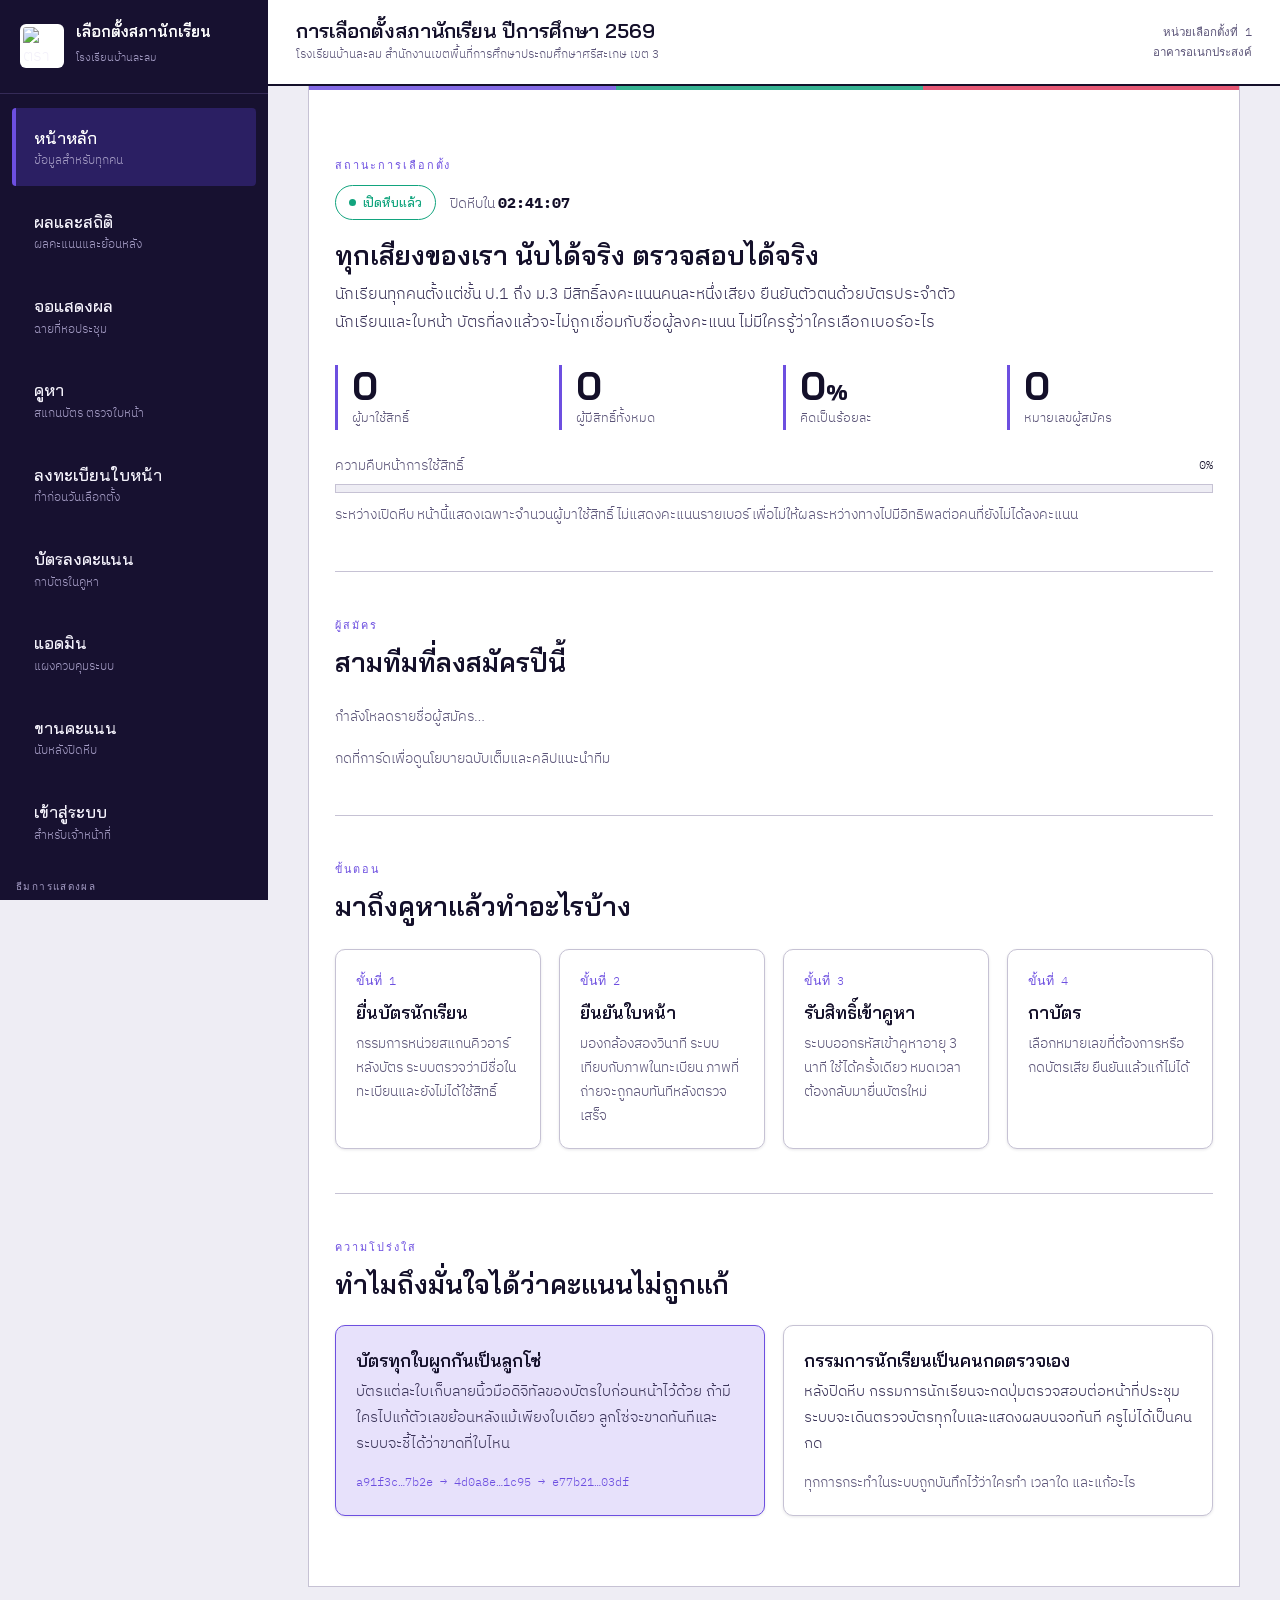
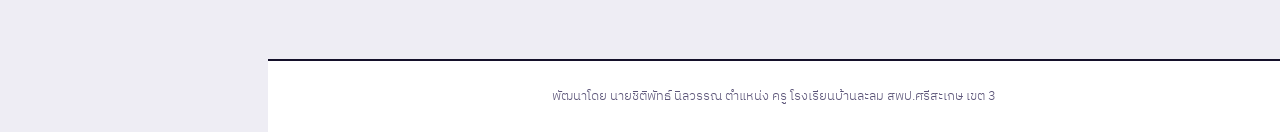
==== commit 3d9d67a5: "Add initial function for profile images Added a function to generate initials for profile images and" ====
--- a/index.html
+++ b/index.html
@@ -183,6 +183,12 @@
   try { var v = JSON.parse(s); return (v && v.length) ? v : []; } catch (e) { return []; }
 }
 
+/* ตัวอักษรย่อสำหรับรูปโปรไฟล์ที่ยังไม่มีรูป */
+function initial(s) {
+  s = String(s == null ? '' : s).trim();
+  return s ? s.charAt(0) : '?';
+}
+
 function showCand(c) {
   var members = parseArr(c.membersJson);
   var polimgs = parseArr(c.policyImages);
@@ -191,23 +197,30 @@
     ? '<img src="' + esc(c.photoUrl) + '" style="width:100%;max-width:260px;border-radius:10px;margin:0 auto 16px;display:block">'
     : '';
 
-  /* ทีมงาน: หัวหน้าทีมก่อน แล้วต่อด้วยสมาชิกพร้อมรูป */
-  var team = '';
-  var leadAva = c.leaderPhoto ? ' style="background-image:url(&quot;' + esc(c.leaderPhoto) + '&quot;)"' : '';
-  team += '<div class="team-member lead"><div class="tm-ava"' + leadAva + '></div>' +
-    '<div class="tm-name">' + esc(c.leader || '-') + '</div>' +
-    '<div class="tm-room">' + esc(c.leaderRoom || '') + '</div>' +
-    '<div class="tm-badge">หัวหน้าทีม</div></div>';
+  /* การ์ดหัวหน้าทีม เด่นเต็มแถว */
+  var leadInner = c.leaderPhoto
+    ? ' style="background-image:url(&quot;' + esc(c.leaderPhoto) + '&quot;)"><'
+    : '>' + esc(initial(c.leader)) + '<';
+  var leadBanner = '<div class="team-lead"><div class="tl-ava"' + leadInner + '/div>' +
+    '<div class="tl-info"><span class="tl-badge">★ หัวหน้าทีม</span>' +
+    '<div class="tl-name">' + esc(c.leader || '-') + '</div>' +
+    '<div class="tl-room">' + esc(c.leaderRoom || '') + '</div></div></div>';
+
+  /* การ์ดสมาชิก */
+  var grid = '';
   for (var i = 0; i < members.length; i++) {
     var m = members[i];
-    var ava = m.photo ? ' style="background-image:url(&quot;' + esc(m.photo) + '&quot;)"' : '';
-    team += '<div class="team-member"><div class="tm-ava"' + ava + '></div>' +
-      '<div class="tm-name">' + esc(m.name || '') + '</div>' +
-      '<div class="tm-room">' + esc(m.room || '') + '</div></div>';
+    var inner = m.photo
+      ? ' style="background-image:url(&quot;' + esc(m.photo) + '&quot;)"><'
+      : '>' + esc(initial(m.name)) + '<';
+    grid += '<div class="team-member"><div class="tm-ava"' + inner + '/div>' +
+      '<div class="tm-name">' + esc(m.name || '-') + '</div>' +
+      (m.room ? '<div class="tm-room">' + esc(m.room) + '</div>' : '') + '</div>';
   }
-  var teamBlock = '<div class="team-grid">' + team + '</div>';
-
-  var memoText = c.members ? '<p class="muted" style="text-align:center;margin:0 0 4px">' + esc(c.members) + '</p>' : '';
+  var gridBlock = grid ? '<div class="team-sec-lbl">สมาชิกทีม ' + members.length + ' คน</div><div class="team-grid">' + grid + '</div>' : '';
+  var teamBlock = '<div class="team-wrap">' + leadBanner + gridBlock + '</div>';
+
+  var memoText = c.members ? '<p class="muted" style="text-align:center;margin:10px 0 2px">' + esc(c.members) + '</p>' : '';
   var policyText = c.policy ? '<p style="text-align:left;margin-top:14px"><b>นโยบาย</b><br>' + esc(c.policy) + '</p>' : '';
 
   var gallery = '';
--- a/election.css
+++ b/election.css
@@ -227,7 +227,7 @@
 .masthead .sub { font-size: .78rem; color: var(--ink-faint); }
 .doc-no { margin-left: auto; font-family: 'IBM Plex Mono', monospace; font-size: .72rem; color: var(--ink-faint); text-align: right; }
 
-.wrap { flex: 1; padding: 0 34px 72px; width: 100%; max-width: 1760px; margin: 0 auto; }
+.wrap { flex: 1; padding: 0 40px 72px; width: 100%; max-width: none; margin: 0; }
 .sheet { background: var(--card); border: 1px solid var(--rule); border-top: none; padding: 26px; position: relative; }
 /* เส้นคาดหัวกระดาษแนวริบบิ้นทางการ */
 .sheet::before { content: ''; position: absolute; left: 0; right: 0; top: 0; height: 4px; background: linear-gradient(90deg, var(--violet) 0 33%, var(--verify) 33% 66%, var(--stamp) 66% 100%); opacity: .85; }
@@ -293,16 +293,30 @@
 .pol-thumb { position: relative; width: 90px; height: 90px; border-radius: 8px; border: 1px solid var(--rule); background: var(--paper) center/cover no-repeat; overflow: hidden; }
 .pol-thumb button { position: absolute; top: 3px; right: 3px; width: 22px; height: 22px; border-radius: 50%; border: none; background: rgba(0,0,0,.62); color: #fff; cursor: pointer; font-size: .95rem; line-height: 1; display: flex; align-items: center; justify-content: center; }
 
-/* หน้ารายละเอียดพรรค (โมดัล) */
-.team-grid { display: flex; flex-wrap: wrap; gap: 14px; margin: 12px 0 4px; justify-content: center; }
-.team-member { text-align: center; width: 88px; }
-.team-member .tm-ava { width: 74px; height: 74px; border-radius: 50%; border: 2px solid var(--violet-soft); background: var(--paper) center/cover no-repeat; margin: 0 auto 6px; }
-.team-member .tm-name { font-family: 'Bai Jamjuree', sans-serif; font-weight: 500; font-size: .82rem; line-height: 1.3; }
-.team-member .tm-room { font-size: .72rem; color: var(--ink-faint); }
-.team-member.lead .tm-ava { border-color: var(--violet); box-shadow: 0 0 0 3px var(--violet-soft); }
-.team-member.lead .tm-badge { display: inline-block; font-family: 'Bai Jamjuree', sans-serif; font-size: .64rem; font-weight: 600; color: var(--violet); margin-top: 2px; }
-.policy-gallery { display: flex; flex-direction: column; gap: 12px; margin-top: 12px; }
-.policy-gallery img { width: 100%; border-radius: 8px; border: 1px solid var(--rule); display: block; }
+/* หน้ารายละเอียดพรรค (โมดัล) — การ์ดทีม */
+.team-wrap { margin: 14px 0 2px; }
+.team-sec-lbl { font-family: 'IBM Plex Mono', monospace; font-size: .64rem; letter-spacing: .16em; text-transform: uppercase; color: var(--violet); text-align: left; margin: 2px 0 8px; }
+
+/* การ์ดหัวหน้าทีม เด่นเต็มแถว */
+.team-lead { display: flex; align-items: center; gap: 16px; text-align: left; padding: 16px 18px; border-radius: 14px; margin-bottom: 16px; background: linear-gradient(135deg, var(--violet-soft), var(--card) 85%); border: 1px solid var(--violet); position: relative; overflow: hidden; }
+.team-lead::before { content: ''; position: absolute; left: 0; top: 0; bottom: 0; width: 5px; background: var(--violet); }
+.team-lead .tl-ava { width: 86px; height: 86px; border-radius: 50%; flex: none; background: var(--card) center/cover no-repeat; border: 3px solid var(--card); box-shadow: 0 0 0 3px var(--violet), 0 4px 14px rgba(20,16,42,.18); display: flex; align-items: center; justify-content: center; font-family: 'Bai Jamjuree', sans-serif; font-weight: 700; font-size: 2rem; color: var(--violet); }
+.team-lead .tl-info { flex: 1; min-width: 0; }
+.team-lead .tl-badge { display: inline-flex; align-items: center; gap: 5px; font-family: 'Bai Jamjuree', sans-serif; font-size: .68rem; font-weight: 600; letter-spacing: .04em; color: var(--violet-ink); background: var(--violet); padding: 3px 11px; border-radius: 100px; margin-bottom: 7px; }
+.team-lead .tl-name { font-family: 'Bai Jamjuree', sans-serif; font-weight: 700; font-size: 1.2rem; color: var(--ink); line-height: 1.3; }
+.team-lead .tl-room { font-size: .84rem; color: var(--ink-soft); margin-top: 1px; }
+
+/* การ์ดสมาชิก ตารางยืดหยุ่น */
+.team-grid { display: grid; grid-template-columns: repeat(auto-fill, minmax(108px, 1fr)); gap: 12px; }
+.team-member { text-align: center; padding: 15px 8px 13px; border-radius: 12px; background: var(--card); border: 1px solid var(--rule); transition: transform .2s cubic-bezier(.16,1,.3,1), box-shadow .2s, border-color .2s; }
+.team-member:hover { transform: translateY(-3px); box-shadow: 0 8px 20px rgba(20,16,42,.12); border-color: var(--violet); }
+.team-member .tm-ava { width: 68px; height: 68px; border-radius: 50%; margin: 0 auto 10px; background: var(--paper) center/cover no-repeat; box-shadow: 0 0 0 2px var(--violet-soft); display: flex; align-items: center; justify-content: center; font-family: 'Bai Jamjuree', sans-serif; font-weight: 700; font-size: 1.5rem; color: var(--violet); transition: box-shadow .2s; }
+.team-member:hover .tm-ava { box-shadow: 0 0 0 2px var(--violet); }
+.team-member .tm-name { font-family: 'Bai Jamjuree', sans-serif; font-weight: 600; font-size: .85rem; color: var(--ink); line-height: 1.3; }
+.team-member .tm-room { display: inline-block; margin-top: 5px; font-size: .68rem; color: var(--ink-soft); background: var(--paper); border: 1px solid var(--rule); padding: 1px 9px; border-radius: 100px; }
+
+.policy-gallery { display: flex; flex-direction: column; gap: 12px; margin-top: 14px; }
+.policy-gallery img { width: 100%; border-radius: 10px; border: 1px solid var(--rule); display: block; box-shadow: var(--shadow); }
 
 .pill { display: inline-flex; align-items: center; gap: 7px; font-family: 'Bai Jamjuree', sans-serif; font-size: .82rem; font-weight: 500; padding: 5px 13px; border: 1px solid currentColor; border-radius: 100px; }
 .pill.open { color: var(--verify); }
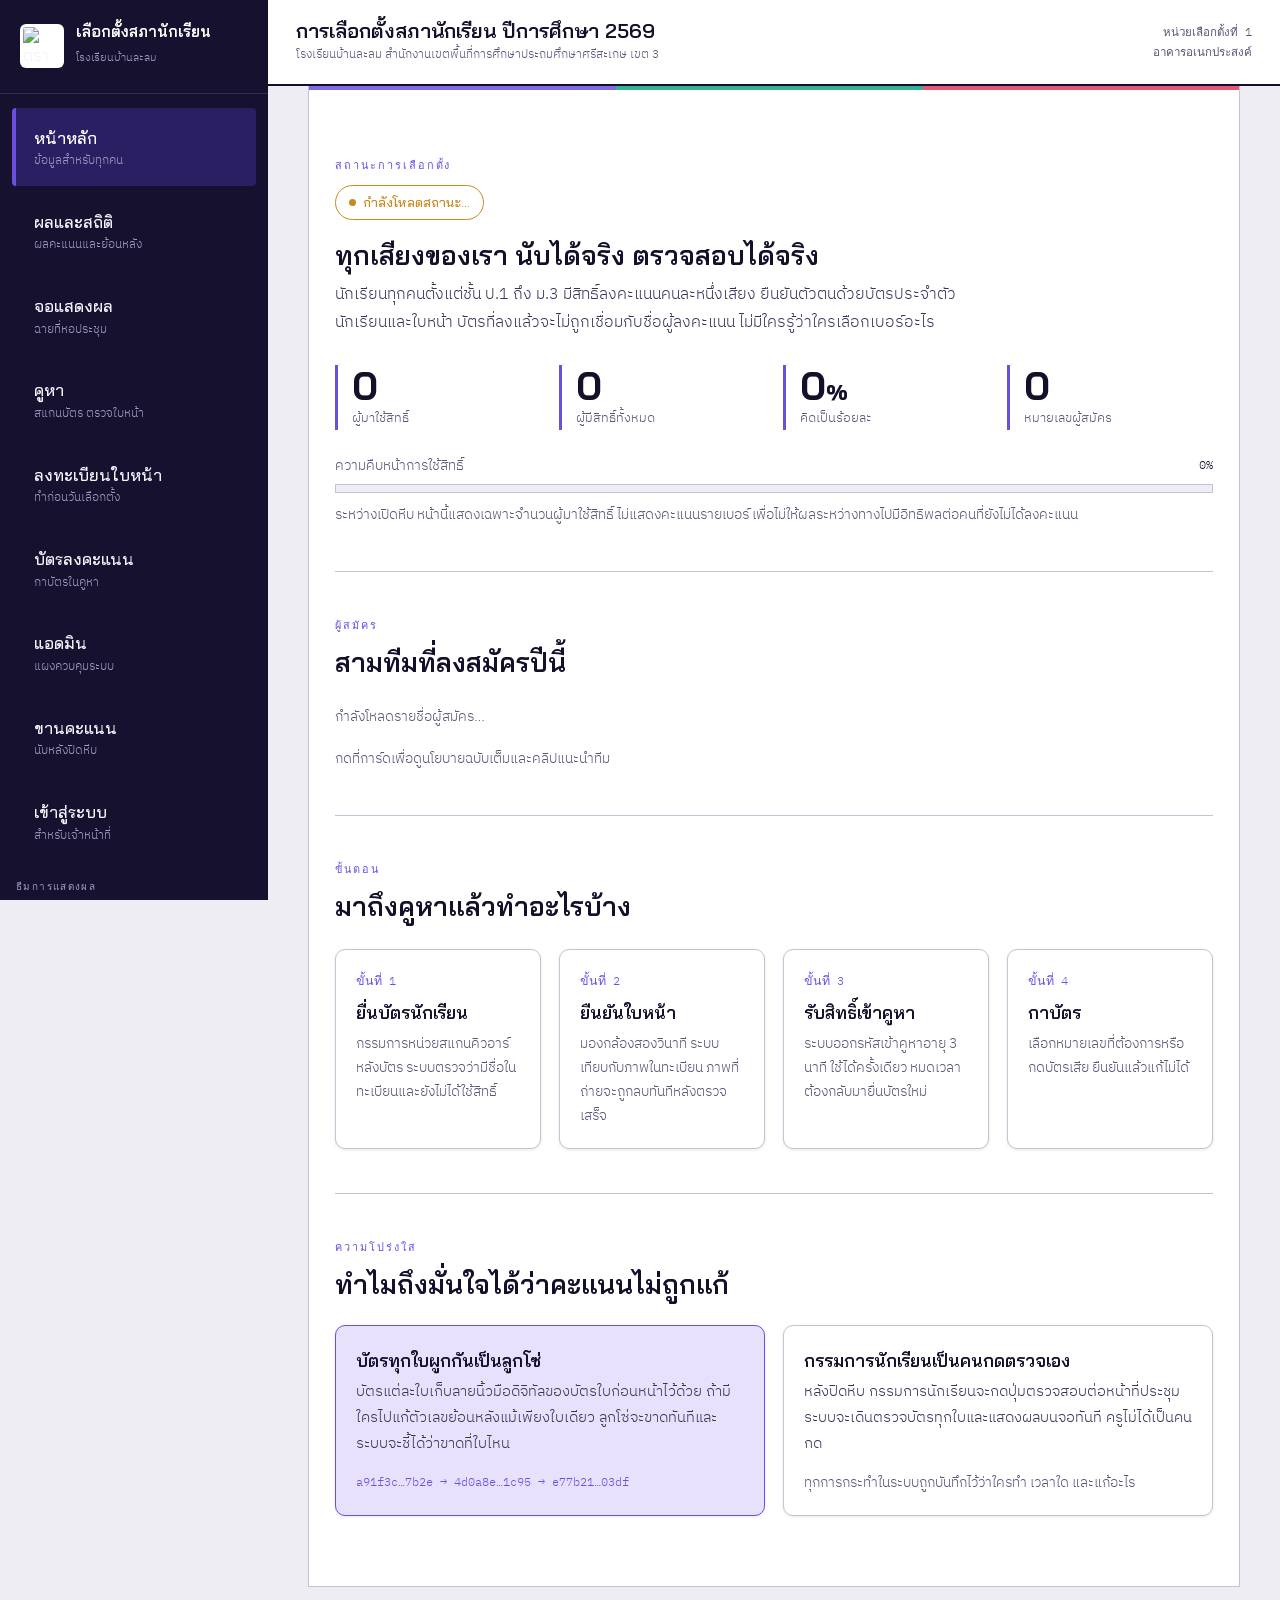
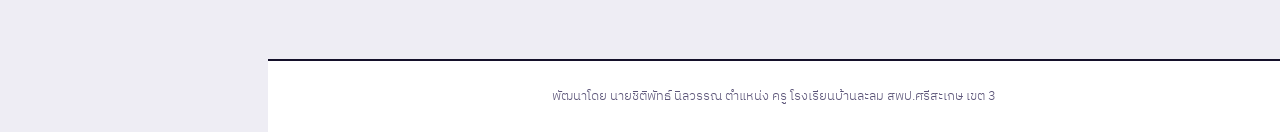
==== commit 81134ff8: "Modify election status display and remove countdown Updated the election status display to show load" ====
--- a/index.html
+++ b/index.html
@@ -18,8 +18,8 @@
   <section class="reveal">
     <span class="eyebrow">สถานะการเลือกตั้ง</span>
     <div style="display:flex;flex-wrap:wrap;align-items:center;gap:14px;margin-bottom:18px">
-      <span class="pill open"><span class="dot"></span> เปิดหีบแล้ว</span>
-      <span class="muted">ปิดหีบใน <b class="mono" id="cd" style="font-size:.95rem;color:var(--ink)">--:--:--</b></span>
+      <span class="pill wait" id="statusPill"><span class="dot"></span> <span id="statusText">กำลังโหลดสถานะ…</span></span>
+      <span class="muted" id="statusNote"></span>
     </div>
 
     <h2>ทุกเสียงของเรา นับได้จริง ตรวจสอบได้จริง</h2>
@@ -126,20 +126,30 @@
 
     document.getElementById('bar').style.width = pct + '%';
     document.getElementById('pct').textContent = pct + '%';
+
+    paintStatus(data.status);
   }, function () {});
+}
+
+/* แสดงสถานะจริงจากเซิร์ฟเวอร์ แทนตัวนับถอยหลังปลอม */
+var STATUS_INFO = {
+  prepare:   { cls: 'wait', text: 'ยังไม่เปิดหีบ',  note: 'อยู่ระหว่างเตรียมการ' },
+  open:      { cls: 'open', text: 'เปิดหีบแล้ว',    note: 'กำลังรับลงคะแนน' },
+  closed:    { cls: 'shut', text: 'ปิดหีบแล้ว',     note: 'กำลังนับคะแนน' },
+  published: { cls: 'open', text: 'ประกาศผลแล้ว',   note: 'ดูผลได้ที่หน้าผลและสถิติ' }
+};
+function paintStatus(status) {
+  var info = STATUS_INFO[status] || STATUS_INFO.prepare;
+  var pill = document.getElementById('statusPill');
+  if (pill) { pill.className = 'pill ' + info.cls; }
+  var t = document.getElementById('statusText');
+  if (t) { t.textContent = info.text; }
+  var n = document.getElementById('statusNote');
+  if (n) { n.textContent = info.note; }
 }
 
 setTimeout(fillStats, 300);
 setInterval(fillStats, 8000);
-
-/* นับถอยหลังปิดหีบ — ของจริงต้องอ่านเวลาจากฝั่งเซิร์ฟเวอร์เท่านั้น */
-var end = new Date().getTime() + (2 * 3600 + 41 * 60 + 8) * 1000;
-setInterval(function () {
-  var d = Math.max(0, end - new Date().getTime());
-  var s = Math.floor(d / 1000);
-  document.getElementById('cd').textContent =
-    pad(Math.floor(s / 3600)) + ':' + pad(Math.floor(s % 3600 / 60)) + ':' + pad(s % 60);
-}, 1000);
 
 /* ---- โหลดผู้สมัครจริงพร้อมรูปโปสเตอร์ ---- */
 function esc(s) {
@@ -189,6 +199,18 @@
   return s ? s.charAt(0) : '?';
 }
 
+/* การ์ดในผังองค์กร (ประธาน/รองประธาน) */
+function orgCard(p, isPres) {
+  var inner = p.photo
+    ? ' style="background-image:url(&quot;' + esc(p.photo) + '&quot;)"><'
+    : '>' + esc(initial(p.name)) + '<';
+  return '<div class="org-card' + (isPres ? ' pres' : '') + '">' +
+    '<span class="org-role">' + esc(p.role) + '</span>' +
+    '<div class="org-ava"' + inner + '/div>' +
+    '<div class="org-name">' + esc(p.name || '-') + '</div>' +
+    (p.room ? '<div class="org-room">' + esc(p.room) + '</div>' : '') + '</div>';
+}
+
 function showCand(c) {
   var members = parseArr(c.membersJson);
   var polimgs = parseArr(c.policyImages);
@@ -197,19 +219,24 @@
     ? '<img src="' + esc(c.photoUrl) + '" style="width:100%;max-width:260px;border-radius:10px;margin:0 auto 16px;display:block">'
     : '';
 
-  /* การ์ดหัวหน้าทีม เด่นเต็มแถว */
-  var leadInner = c.leaderPhoto
-    ? ' style="background-image:url(&quot;' + esc(c.leaderPhoto) + '&quot;)"><'
-    : '>' + esc(initial(c.leader)) + '<';
-  var leadBanner = '<div class="team-lead"><div class="tl-ava"' + leadInner + '/div>' +
-    '<div class="tl-info"><span class="tl-badge">★ หัวหน้าทีม</span>' +
-    '<div class="tl-name">' + esc(c.leader || '-') + '</div>' +
-    '<div class="tl-room">' + esc(c.leaderRoom || '') + '</div></div></div>';
-
-  /* การ์ดสมาชิก */
+  /* แยกผู้มีตำแหน่ง (ขึ้นผังโยงจากประธาน) กับสมาชิกทั่วไป (ลงกริดด้านล่าง) */
+  var execs = [], plain = [], i;
+  for (i = 0; i < members.length; i++) {
+    if (String(members[i].role || '').trim()) { execs.push(members[i]); }
+    else { plain.push(members[i]); }
+  }
+
+  /* ผังองค์กร: ประธานอยู่บน โยงเส้นลงรองประธาน/ตำแหน่งต่างๆ */
+  var pres = { name: c.leader, room: c.leaderRoom, photo: c.leaderPhoto, role: '★ ประธานทีม' };
+  var execHtml = '';
+  for (i = 0; i < execs.length; i++) { execHtml += '<li>' + orgCard(execs[i], false) + '</li>'; }
+  var tree = '<div class="org"><ul><li>' + orgCard(pres, true) +
+    (execHtml ? '<ul>' + execHtml + '</ul>' : '') + '</li></ul></div>';
+
+  /* การ์ดสมาชิกทั่วไป */
   var grid = '';
-  for (var i = 0; i < members.length; i++) {
-    var m = members[i];
+  for (i = 0; i < plain.length; i++) {
+    var m = plain[i];
     var inner = m.photo
       ? ' style="background-image:url(&quot;' + esc(m.photo) + '&quot;)"><'
       : '>' + esc(initial(m.name)) + '<';
@@ -217,8 +244,8 @@
       '<div class="tm-name">' + esc(m.name || '-') + '</div>' +
       (m.room ? '<div class="tm-room">' + esc(m.room) + '</div>' : '') + '</div>';
   }
-  var gridBlock = grid ? '<div class="team-sec-lbl">สมาชิกทีม ' + members.length + ' คน</div><div class="team-grid">' + grid + '</div>' : '';
-  var teamBlock = '<div class="team-wrap">' + leadBanner + gridBlock + '</div>';
+  var gridBlock = grid ? '<div class="team-sec-lbl">สมาชิกทีม ' + plain.length + ' คน</div><div class="team-grid">' + grid + '</div>' : '';
+  var teamBlock = '<div class="team-wrap">' + tree + gridBlock + '</div>';
 
   var memoText = c.members ? '<p class="muted" style="text-align:center;margin:10px 0 2px">' + esc(c.members) + '</p>' : '';
   var policyText = c.policy ? '<p style="text-align:left;margin-top:14px"><b>นโยบาย</b><br>' + esc(c.policy) + '</p>' : '';
--- a/election.css
+++ b/election.css
@@ -282,7 +282,9 @@
 .avatar-box span { font-size: .6rem; color: var(--ink-faint); }
 
 .mem-list { display: flex; flex-direction: column; gap: 10px; margin-bottom: 10px; }
-.mem-row { display: grid; grid-template-columns: 56px 1fr 120px 34px; gap: 10px; align-items: center; padding: 8px; border: 1px solid var(--rule); border-radius: 8px; background: var(--paper); }
+.mem-row { display: grid; grid-template-columns: 52px 1.3fr 96px 120px 30px; gap: 10px; align-items: center; padding: 8px; border: 1px solid var(--rule); border-radius: 8px; background: var(--paper); }
+@media (max-width: 700px) { .mem-row { grid-template-columns: 52px 1fr 30px; } .mem-row .mem-room, .mem-row .mem-role { grid-column: 2; } }
+.mem-hint { font-size: .74rem; color: var(--ink-faint); margin: -2px 0 10px; }
 .mem-row .mem-ava { width: 56px; height: 56px; border-radius: 50%; border: 1px solid var(--rule); background: var(--card) center/cover no-repeat; cursor: pointer; display: flex; align-items: center; justify-content: center; overflow: hidden; }
 .mem-row .mem-ava small { font-size: .54rem; color: var(--ink-faint); text-align: center; line-height: 1.2; padding: 0 2px; }
 .mem-row input { margin: 0; padding: 10px 12px; font-size: .92rem; }
@@ -297,14 +299,37 @@
 .team-wrap { margin: 14px 0 2px; }
 .team-sec-lbl { font-family: 'IBM Plex Mono', monospace; font-size: .64rem; letter-spacing: .16em; text-transform: uppercase; color: var(--violet); text-align: left; margin: 2px 0 8px; }
 
-/* การ์ดหัวหน้าทีม เด่นเต็มแถว */
-.team-lead { display: flex; align-items: center; gap: 16px; text-align: left; padding: 16px 18px; border-radius: 14px; margin-bottom: 16px; background: linear-gradient(135deg, var(--violet-soft), var(--card) 85%); border: 1px solid var(--violet); position: relative; overflow: hidden; }
-.team-lead::before { content: ''; position: absolute; left: 0; top: 0; bottom: 0; width: 5px; background: var(--violet); }
-.team-lead .tl-ava { width: 86px; height: 86px; border-radius: 50%; flex: none; background: var(--card) center/cover no-repeat; border: 3px solid var(--card); box-shadow: 0 0 0 3px var(--violet), 0 4px 14px rgba(20,16,42,.18); display: flex; align-items: center; justify-content: center; font-family: 'Bai Jamjuree', sans-serif; font-weight: 700; font-size: 2rem; color: var(--violet); }
-.team-lead .tl-info { flex: 1; min-width: 0; }
-.team-lead .tl-badge { display: inline-flex; align-items: center; gap: 5px; font-family: 'Bai Jamjuree', sans-serif; font-size: .68rem; font-weight: 600; letter-spacing: .04em; color: var(--violet-ink); background: var(--violet); padding: 3px 11px; border-radius: 100px; margin-bottom: 7px; }
-.team-lead .tl-name { font-family: 'Bai Jamjuree', sans-serif; font-weight: 700; font-size: 1.2rem; color: var(--ink); line-height: 1.3; }
-.team-lead .tl-room { font-size: .84rem; color: var(--ink-soft); margin-top: 1px; }
+/* ผังทีม ประธานอยู่บน โยงเส้นลงรองประธาน/ตำแหน่งต่างๆ (เส้นโยงล้วน CSS) */
+.org { text-align: center; overflow-x: auto; padding: 6px 0 2px; }
+.org ul { position: relative; padding-top: 24px; display: flex; justify-content: center; margin: 0; list-style: none; }
+.org li { list-style: none; position: relative; padding: 24px 12px 0; }
+/* เส้นโยงจากบัสแนวนอนลงแต่ละโหนด */
+.org li::before, .org li::after { content: ''; position: absolute; top: 0; right: 50%; width: 50%; height: 24px; border-top: 2px solid var(--rule); }
+.org li::after { right: auto; left: 50%; border-left: 2px solid var(--rule); }
+.org li::before { border-right: 2px solid var(--rule); }
+.org li:first-child::before, .org li:last-child::after { border: 0; }
+.org li:last-child::before { border-right: 2px solid var(--rule); border-radius: 0 7px 0 0; }
+.org li:first-child::after { border-radius: 7px 0 0 0; }
+.org li:only-child::before, .org li:only-child::after { display: none; }
+/* เส้นดิ่งจากประธานลงบัส */
+.org ul ul::before { content: ''; position: absolute; top: 0; left: 50%; width: 2px; height: 24px; background: var(--rule); transform: translateX(-1px); }
+/* ชั้นราก (ประธาน) ไม่มีเส้นด้านบน */
+.org > ul { padding-top: 0; }
+.org > ul > li { padding-top: 0; }
+.org > ul > li::before, .org > ul > li::after { display: none; }
+
+.org-card { display: inline-flex; flex-direction: column; align-items: center; min-width: 124px; padding: 13px 13px 12px; border-radius: 12px; background: var(--card); border: 1px solid var(--rule); box-shadow: var(--shadow); transition: transform .2s cubic-bezier(.16,1,.3,1), box-shadow .2s, border-color .2s; }
+.org-card:hover { transform: translateY(-3px); box-shadow: 0 8px 20px rgba(20,16,42,.12); border-color: var(--violet); }
+.org-role { font-family: 'Bai Jamjuree', sans-serif; font-size: .64rem; font-weight: 600; letter-spacing: .03em; color: #fff; background: var(--violet); padding: 2px 10px; border-radius: 100px; margin-bottom: 9px; white-space: nowrap; }
+.org-ava { width: 64px; height: 64px; border-radius: 50%; background: var(--paper) center/cover no-repeat; box-shadow: 0 0 0 2px var(--violet-soft); display: flex; align-items: center; justify-content: center; font-family: 'Bai Jamjuree', sans-serif; font-weight: 700; font-size: 1.45rem; color: var(--violet); margin-bottom: 9px; }
+.org-name { font-family: 'Bai Jamjuree', sans-serif; font-weight: 600; font-size: .86rem; color: var(--ink); line-height: 1.25; }
+.org-room { font-size: .68rem; color: var(--ink-soft); margin-top: 3px; }
+/* ประธาน เด่นกว่า */
+.org-card.pres { min-width: 158px; padding: 18px; background: linear-gradient(135deg, var(--violet-soft), var(--card) 85%); border-color: var(--violet); }
+.org-card.pres .org-role { background: var(--amber); }
+.org-card.pres .org-ava { width: 82px; height: 82px; font-size: 1.8rem; border: 3px solid var(--card); box-shadow: 0 0 0 3px var(--violet), 0 4px 14px rgba(20,16,42,.18); margin-bottom: 11px; }
+.org-card.pres .org-name { font-size: 1.1rem; font-weight: 700; }
+.org-card.pres .org-room { font-size: .78rem; }
 
 /* การ์ดสมาชิก ตารางยืดหยุ่น */
 .team-grid { display: grid; grid-template-columns: repeat(auto-fill, minmax(108px, 1fr)); gap: 12px; }
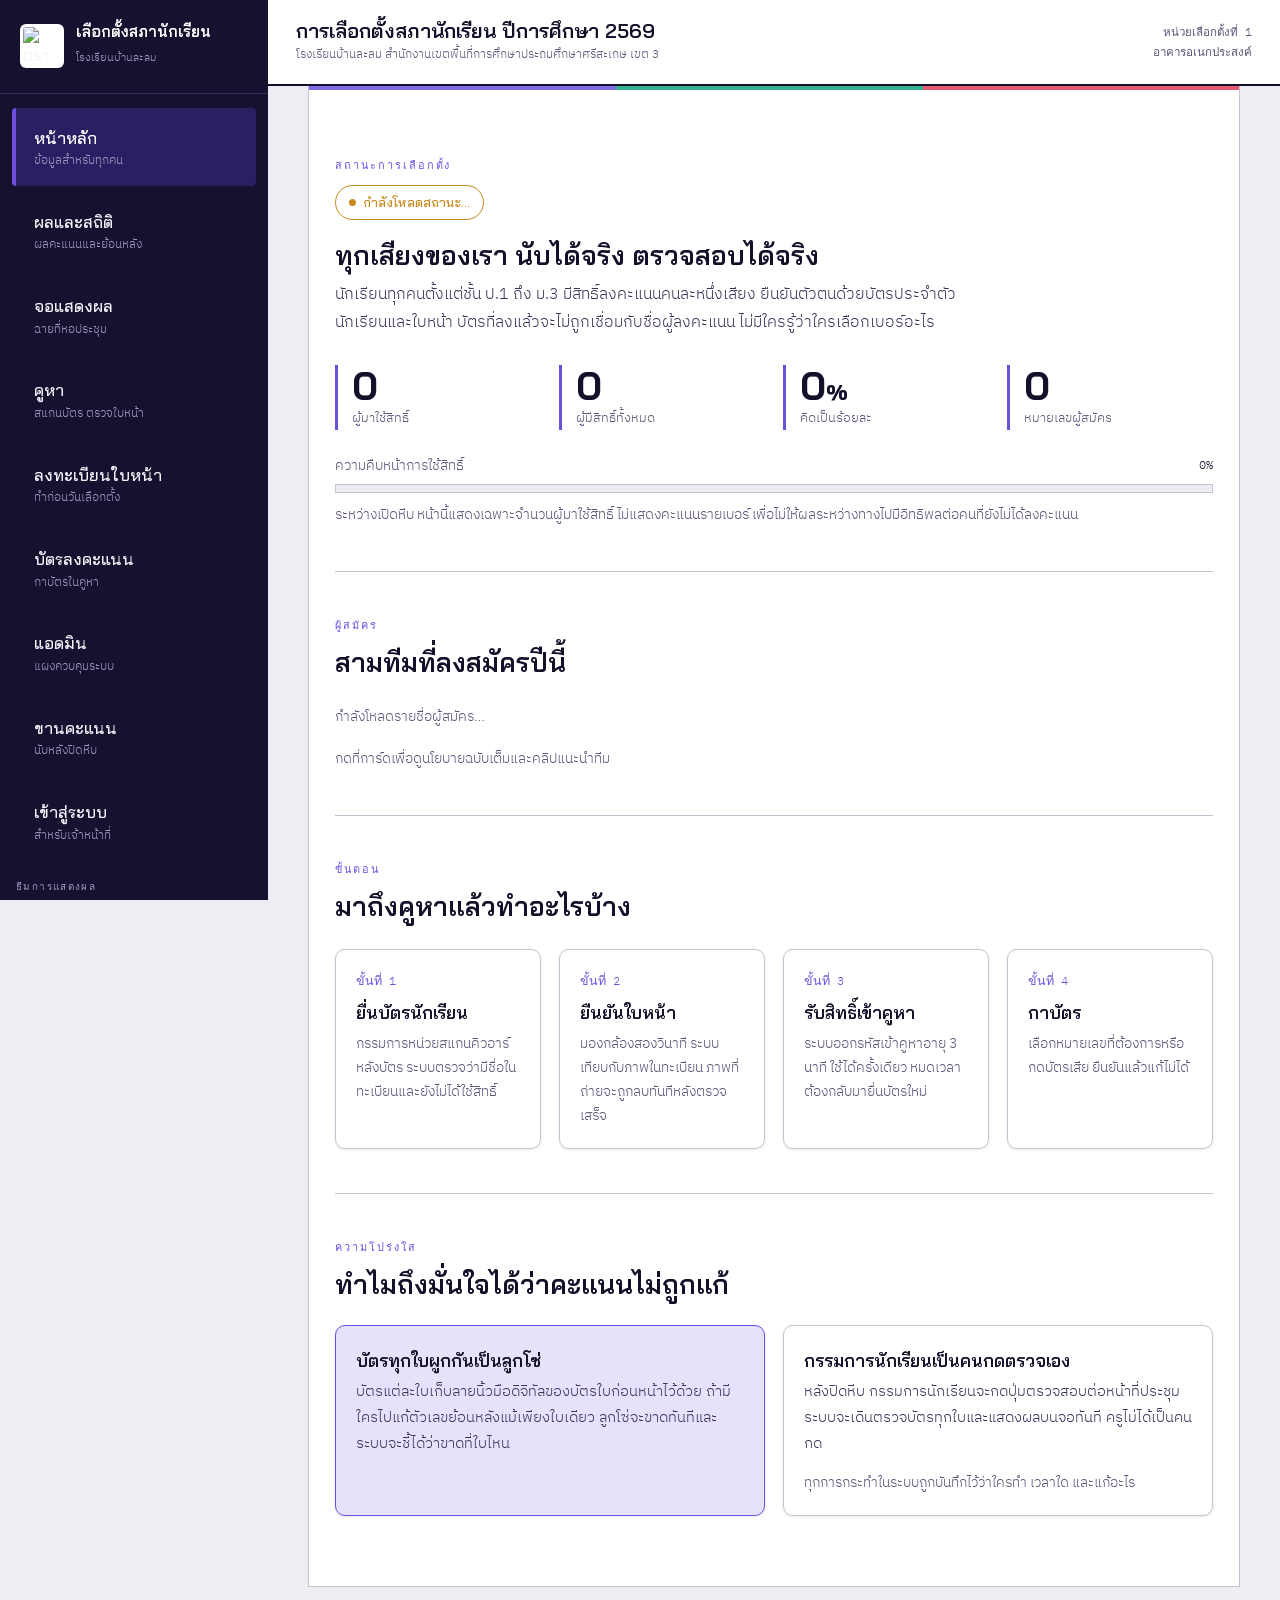
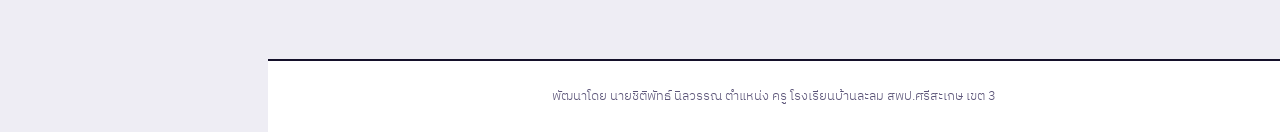
==== commit b0795724: "Remove hash display and fix HTML structure Removed a line displaying a hash sequence from a card des" ====
--- a/index.html
+++ b/index.html
@@ -69,7 +69,6 @@
       <div class="card tint reveal">
         <h3>บัตรทุกใบผูกกันเป็นลูกโซ่</h3>
         <p class="lead" style="font-size:.92rem">บัตรแต่ละใบเก็บลายนิ้วมือดิจิทัลของบัตรใบก่อนหน้าไว้ด้วย ถ้ามีใครไปแก้ตัวเลขย้อนหลังแม้เพียงใบเดียว ลูกโซ่จะขาดทันทีและระบบจะชี้ได้ว่าขาดที่ใบไหน</p>
-        <p class="mono" style="margin-top:14px;color:var(--violet)">a91f3c…7b2e → 4d0a8e…1c95 → e77b21…03df</p>
       </div>
       <div class="card reveal">
         <h3>กรรมการนักเรียนเป็นคนกดตรวจเอง</h3>
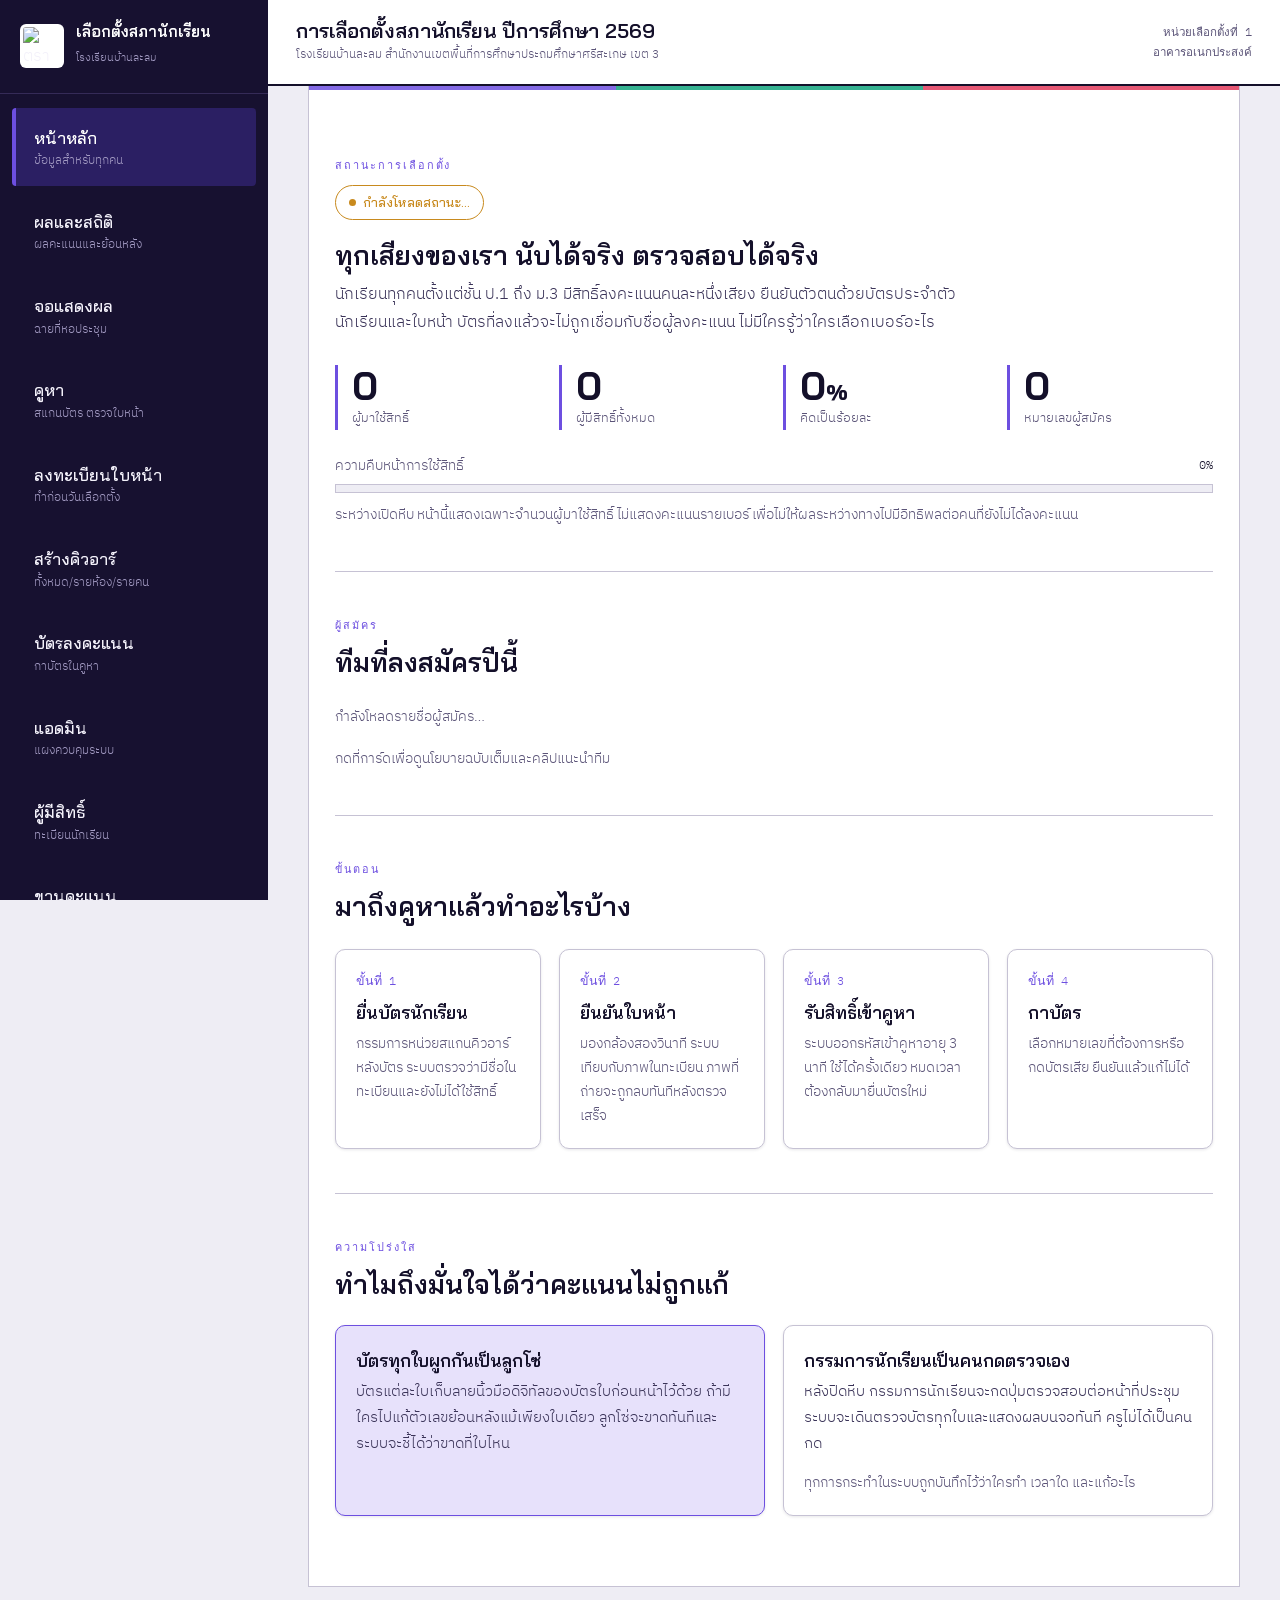
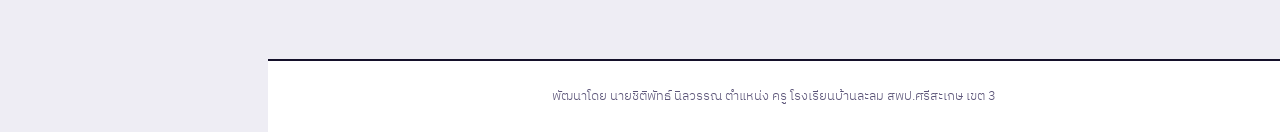
==== commit dc833972: "Modify candidate section heading and loading message Updated heading and candidate loading message i" ====
--- a/index.html
+++ b/index.html
@@ -44,7 +44,7 @@
 
   <section>
     <span class="eyebrow reveal">ผู้สมัคร</span>
-    <h2 class="reveal">สามทีมที่ลงสมัครปีนี้</h2>
+    <h2 class="reveal" id="candHead">ทีมที่ลงสมัครปีนี้</h2>
     <div class="grid g3" style="margin-top:24px" id="cands">
       <p class="muted" id="candsLoading">กำลังโหลดรายชื่อผู้สมัคร…</p>
     </div>
@@ -160,7 +160,13 @@
   API.call('listCandidates', {}, function (data) {
     CAND = (data && data.candidates) ? data.candidates : [];
     var box = document.getElementById('cands');
-    if (!CAND.length) { box.innerHTML = '<p class="muted">ยังไม่มีผู้สมัคร</p>'; return; }
+    var head = document.getElementById('candHead');
+    if (!CAND.length) {
+      if (head) { head.textContent = 'ยังไม่มีทีมลงสมัคร'; }
+      box.innerHTML = '<p class="muted">ยังไม่มีผู้สมัคร</p>';
+      return;
+    }
+    if (head) { head.textContent = CAND.length + ' ทีมที่ลงสมัครปีนี้'; }
 
     var html = '';
     for (var i = 0; i < CAND.length; i++) {
